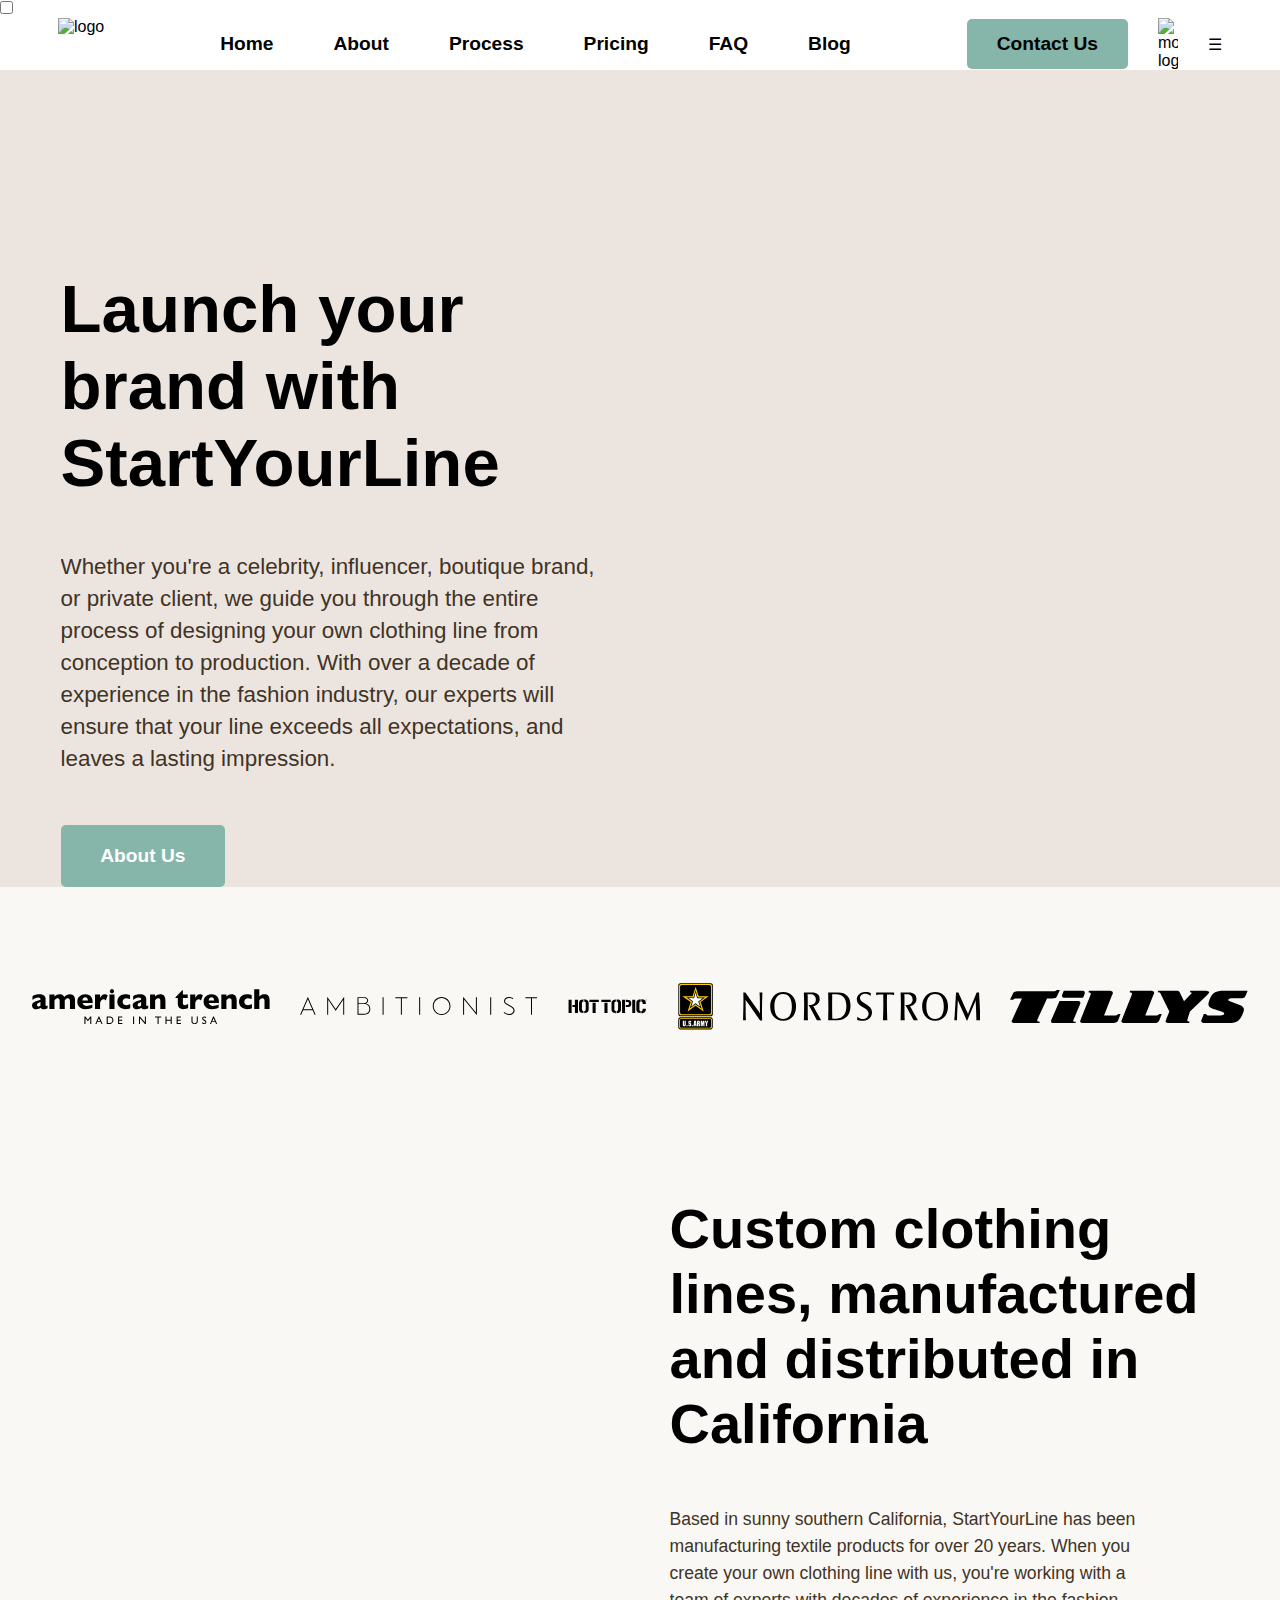
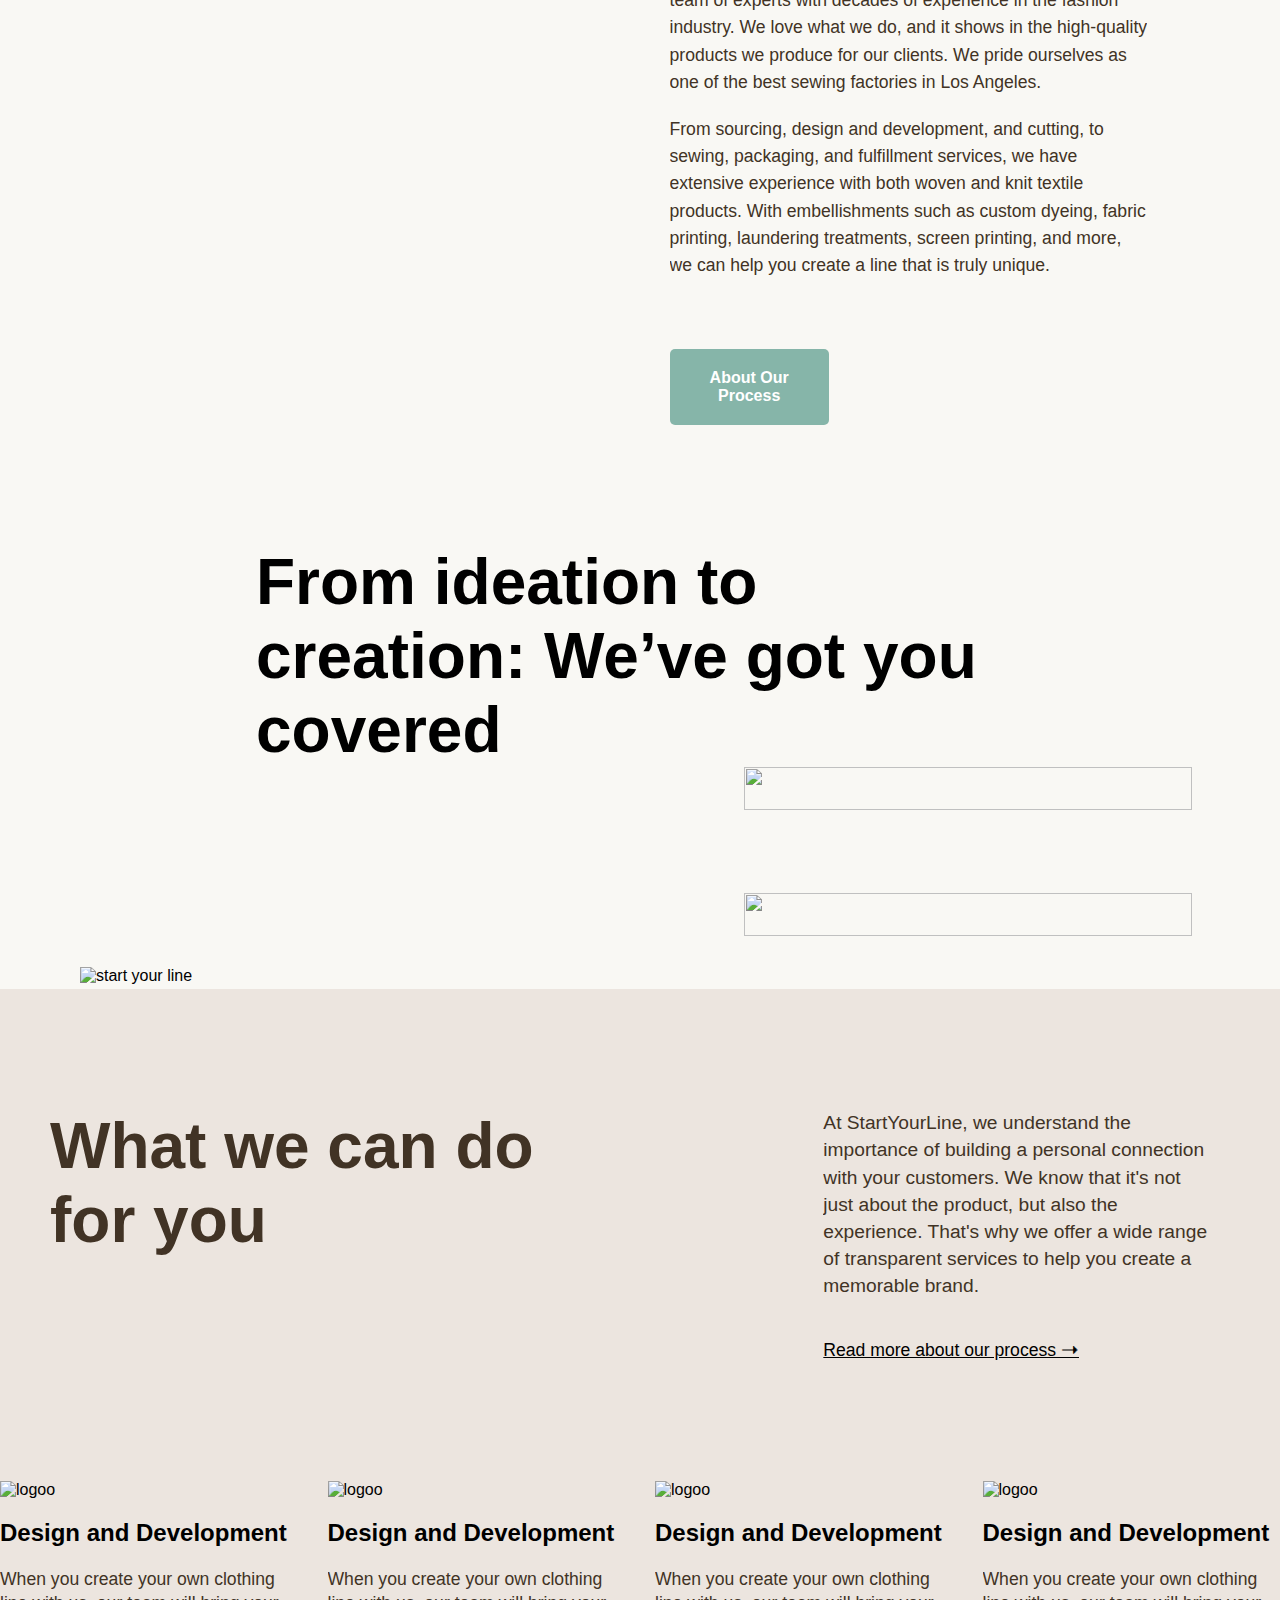
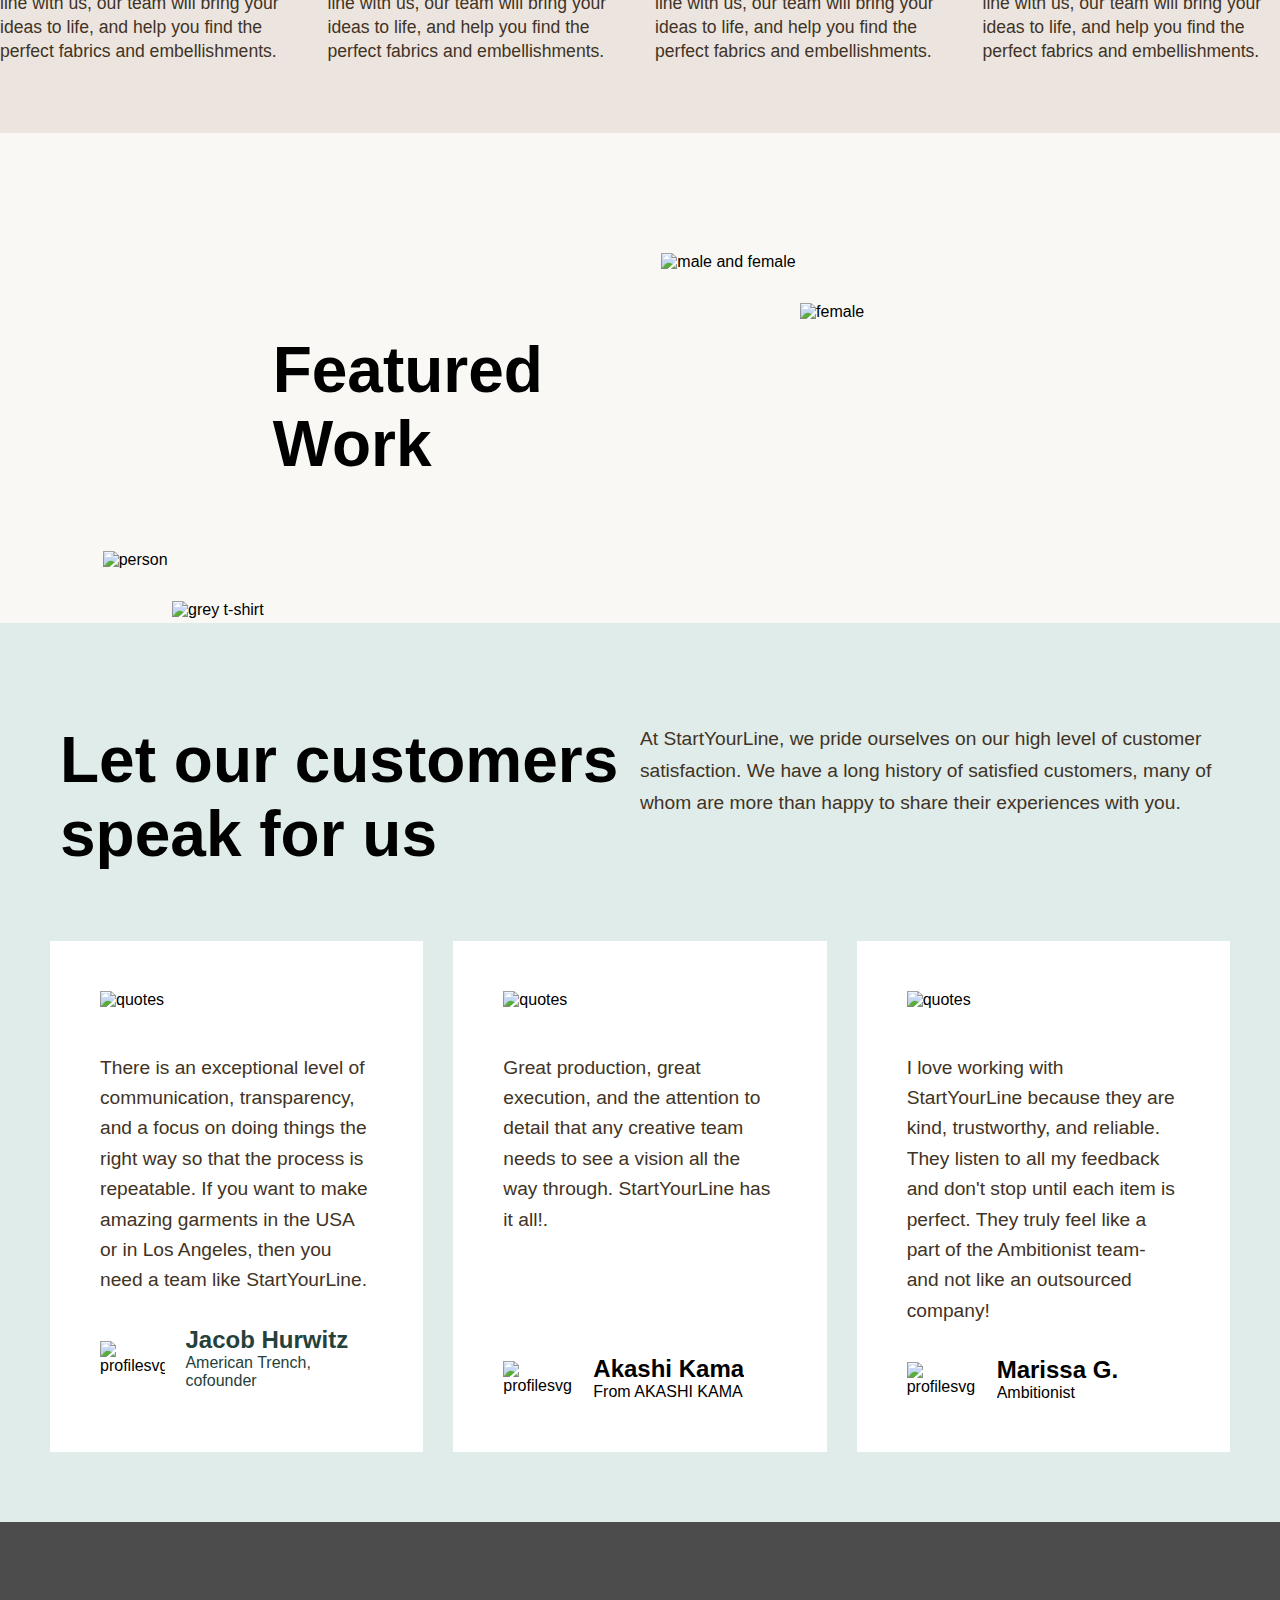
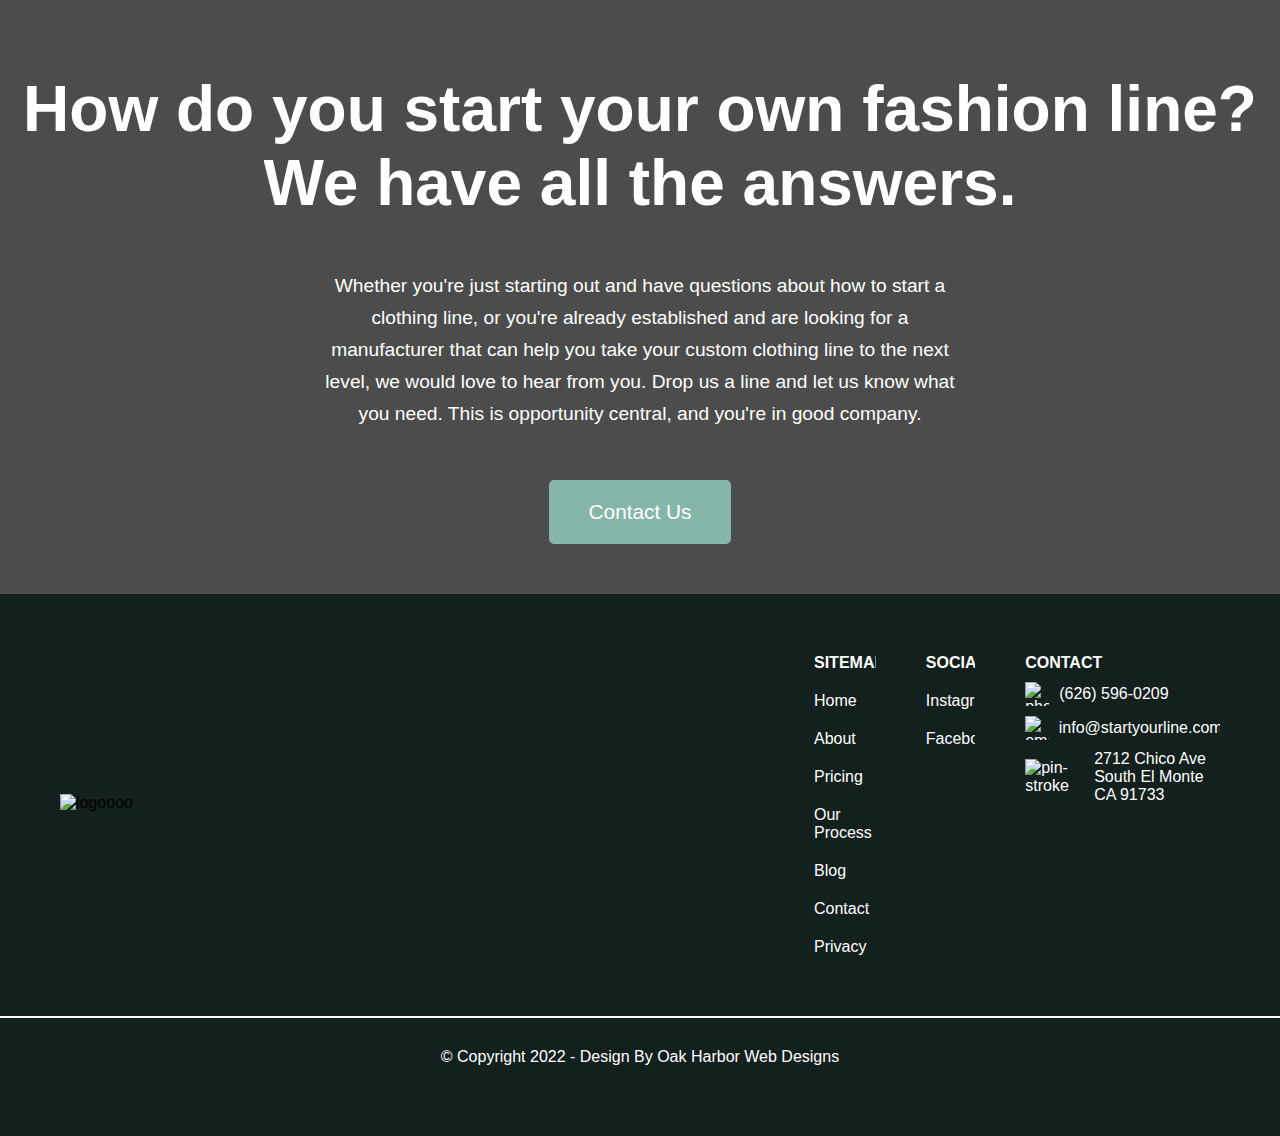
==== index.html @ fdd4e50f "indexfile" ====
<!DOCTYPE html>
<html lang="en">

<head>
  <meta charset="UTF-8">
  <meta name="viewport" content="width=device-width, initial-scale=1.0">
  <title>Document</title>
  <link rel="stylesheet" href="index.css">
</head>

<body>
  <input type="checkbox" id="menu-toggle" class="checkbox-toggle">
  <div class="sidebar">
    <div class="logo-black">
      <img src="https://www.startyourline.com/images/logo-black.svg" alt="logo" class="blacklogo">
    </div>
    <div class="links-1">
      <a href="#" class="link">Home</a>
      <a href="#" class="link">About</a>
      <a href="#" class="link">Process</a>
      <a href="#" class="link">Pricing</a>
      <a href="#" class="link">FAQ</a>
      <a href="#" class="link">Blog</a>
    </div>
    <div class="right-1">
      <a href="#" class="contactus">Contact Us</a>
      <img src="https://www.startyourline.com/images/moon.svg" alt="moon logo" class="moon">
    </div>
  </div>
  <div class="navbar">
    <div class="logo-black">
      <img src="https://www.startyourline.com/images/logo-black.svg" alt="logo" class="blacklogo">
    </div>
    <!-- <input type="checkbox" id="menu-toggle" class="checkbox-toggle"> -->
    <div class="links">
      <a href="#" class="link">Home</a>
      <a href="#" class="link">About</a>
      <a href="#" class="link">Process</a>
      <a href="#" class="link">Pricing</a>
      <a href="#" class="link">FAQ</a>
      <a href="#" class="link">Blog</a>
    </div>
    <div class="right">
      <a href="#" class="contactus">Contact Us</a>
      <img src="https://www.startyourline.com/images/moon.svg" alt="moon logo" class="moon">
      <label onclick="showsidebar" for="menu-toggle" class="hamburger-icon">&#9776;</label>
      <!-- <span onclick="showsidebar"><a href="#"><svg xmlns="http://www.w3.org/2000/svg" height="30px" viewBox="0 -960 960 960" width="30px" fill="black"><path d="M120-240v-80h720v80H120Zm0-200v-80h720v80H120Zm0-200v-80h720v80H120Z"/></svg></a></span> -->
    </div>
 </div>
  <div class="brand">
    <div class="brand-left">
      <h1>Launch your brand with StartYourLine</h1>
      <p>Whether you're a celebrity, influencer, boutique brand, or private client, we guide you through the entire
        process of designing your own clothing line from conception to production. With over a decade of experience in
        the fashion industry, our experts will ensure that your line exceeds all expectations, and leaves a lasting
        impression.</p>
      <div class="brand-a">
        <a href="#">About Us</a>
      </div>

    </div>
    <div class="brand-right">
      <img src="https://www.startyourline.com/images/landing-tablet.jpg" alt="">
    </div>
  </div>

  <div>
    <div id="logos">
      <svg xmlns="http://www.w3.org/2000/svg" class="logo" viewBox="0 0 165.6 24.48">
        <defs>
          <style>
            .d {
              fill: #010101
            }
          </style>
        </defs>
        <g id="b">
          <g id="c">
            <path class="d"
              d="M10.83 13.38c-.52.2-1 .37-1.44.49-.44.13-.97.19-1.59.19-.58 0-.99-.1-1.22-.31-.23-.21-.39-.46-.49-.76-.38.31-.8.57-1.27.77-.47.2-1.08.3-1.83.3s-1.32-.13-1.77-.38c-.45-.25-.77-.57-.95-.96-.18-.39-.27-.78-.27-1.19 0-.62.16-1.13.47-1.54.31-.41.73-.74 1.26-.99.53-.26 1.22-.52 2.09-.8.49-.16.87-.28 1.12-.36.25-.08.44-.15.57-.19.12-.05.26-.11.39-.18 0-.49-.1-.87-.3-1.15s-.62-.42-1.28-.42c-.78 0-1.49.17-2.16.51-.66.34-1.27.78-1.82 1.32V5c.44-.32.92-.57 1.43-.78.51-.2 1.05-.35 1.61-.45.56-.1 1.12-.15 1.69-.15 1.45 0 2.54.28 3.28.85.73.56 1.1 1.34 1.1 2.33v3.88c0 .37.03.64.1.83.07.18.2.27.38.27.22 0 .53-.1.91-.29v1.87Zm-4.94-1.93V9.07c-.84.34-1.45.65-1.84.92-.39.27-.58.64-.58 1.11 0 .34.1.59.29.77.19.18.42.27.67.27.24 0 .48-.07.72-.2s.48-.3.73-.49ZM30 13.89h-3.55V8.52c0-.71-.12-1.24-.35-1.6-.23-.35-.6-.53-1.11-.53s-.9.15-1.21.45c-.32.3-.63.68-.95 1.13v5.91h-3.55V8.51c0-.68-.11-1.2-.33-1.57-.22-.37-.6-.55-1.15-.55-.26 0-.5.05-.72.16-.22.11-.4.22-.54.36-.14.13-.31.33-.5.58s-.32.42-.37.48v5.91h-3.55V3.83h3.55v1.44c.53-.57 1.07-.98 1.63-1.24s1.19-.39 1.91-.39c.34 0 .67.03.98.09.31.06.61.17.91.32a2.998 2.998 0 0 1 1.39 1.54c.57-.65 1.16-1.13 1.78-1.46.61-.33 1.32-.49 2.12-.49s1.47.16 2.01.48c.54.32.94.79 1.2 1.4.26.61.39 1.35.39 2.22v6.14ZM42.29 9.72h-7.06c.14.61.48 1.11 1.01 1.5.54.39 1.15.58 1.83.58 1.2 0 2.52-.34 3.96-1.01v2.2c-.52.27-1.15.52-1.89.74s-1.68.33-2.82.33c-1.23 0-2.29-.23-3.15-.69-.87-.46-1.52-1.09-1.95-1.88-.43-.79-.65-1.69-.65-2.69s.22-1.87.65-2.65c.43-.78 1.08-1.39 1.95-1.84s1.92-.67 3.15-.67c.81 0 1.6.18 2.36.53.76.35 1.38.93 1.87 1.73.49.8.73 1.83.73 3.1v.71Zm-3.33-1.76c0-.65-.16-1.16-.48-1.55-.32-.39-.78-.58-1.37-.58s-1.07.2-1.43.59c-.36.39-.55.9-.55 1.54h3.83ZM52.75 4.37l-1.31 3.57c-.54-.51-1.08-.77-1.64-.77-.5 0-.93.17-1.3.51-.36.34-.71.97-1.05 1.88v4.33H43.9V3.83h3.55v2.43c.22-.6.62-1.18 1.18-1.75.56-.57 1.23-.85 1.99-.85.4 0 .75.06 1.05.18.3.12.66.3 1.07.54ZM57.51 13.89h-3.56V3.83h3.56v10.06Zm-.29-12.38c0 .42-.15.77-.44 1.06-.3.29-.65.43-1.05.43-.28 0-.53-.07-.75-.2-.23-.13-.41-.31-.54-.54-.13-.23-.2-.48-.2-.76 0-.41.14-.76.43-1.06.29-.3.64-.44 1.05-.44s.76.15 1.05.44.44.65.44 1.06ZM68.45 13.42c-.3.11-.61.22-.94.31-.33.1-.7.17-1.11.24-.41.06-.86.09-1.34.09-1.1 0-2.02-.19-2.78-.56-.76-.37-1.34-.84-1.75-1.4-.41-.56-.69-1.14-.85-1.72-.16-.59-.24-1.1-.24-1.55s.08-.97.24-1.55c.16-.59.44-1.15.84-1.7.4-.55.98-1 1.74-1.37.76-.37 1.69-.55 2.8-.55.74 0 1.35.05 1.81.16.47.11.94.25 1.42.43v2.8c-1.16-.37-2.06-.55-2.71-.55s-1.19.19-1.68.57c-.49.38-.73.98-.73 1.78 0 .53.12.98.36 1.35.24.37.55.63.93.81.37.17.75.26 1.12.26.35 0 .76-.05 1.21-.16.45-.11 1-.26 1.66-.45v2.8ZM80.98 13.38c-.52.2-1 .37-1.44.49-.44.13-.97.19-1.59.19-.58 0-.99-.1-1.22-.31-.23-.21-.39-.46-.49-.76-.38.31-.8.57-1.27.77-.47.2-1.08.3-1.83.3s-1.32-.13-1.77-.38c-.45-.25-.77-.57-.95-.96-.18-.39-.27-.78-.27-1.19 0-.62.16-1.13.47-1.54.31-.41.73-.74 1.26-.99.53-.26 1.22-.52 2.09-.8.49-.16.87-.28 1.12-.36.25-.08.44-.15.57-.19.12-.05.26-.11.39-.18 0-.49-.1-.87-.3-1.15s-.62-.42-1.28-.42c-.78 0-1.49.17-2.16.51-.66.34-1.27.78-1.82 1.32V5c.44-.32.92-.57 1.43-.78.51-.2 1.05-.35 1.61-.45.56-.1 1.12-.15 1.69-.15 1.45 0 2.54.28 3.28.85.73.56 1.1 1.34 1.1 2.33v3.88c0 .37.03.64.1.83.07.18.2.27.38.27.22 0 .53-.1.91-.29v1.87Zm-4.94-1.93V9.07c-.84.34-1.45.65-1.84.92-.39.27-.58.64-.58 1.11 0 .34.1.59.29.77.19.18.42.27.67.27.24 0 .48-.07.72-.2s.48-.3.73-.49ZM92.98 13.89h-3.55V8.46c0-.55-.09-1.04-.27-1.45-.18-.41-.58-.62-1.19-.62-.29 0-.54.05-.76.16-.22.11-.42.25-.59.42-.17.17-.32.34-.44.49s-.24.33-.36.5v5.91h-3.55V3.83h3.55v1.44c.56-.6 1.12-1.02 1.68-1.26.56-.24 1.19-.36 1.88-.36 2.4 0 3.61 1.44 3.61 4.33v5.91ZM108.81 13.3c-.37.18-.88.35-1.52.51-.65.16-1.27.25-1.86.25-2.55 0-3.83-1.25-3.83-3.76v-4h-1.61v-.62l4.76-4.86h.4v3.01h3.39V6.3h-3.39v3.22c0 .38.02.68.07.91.05.23.18.42.39.58.21.15.54.23.97.23.56 0 1.31-.24 2.23-.71v2.78ZM119.08 4.37l-1.31 3.57c-.54-.51-1.08-.77-1.64-.77-.5 0-.93.17-1.3.51-.36.34-.71.97-1.05 1.88v4.33h-3.55V3.83h3.55v2.43c.22-.6.62-1.18 1.18-1.75.56-.57 1.23-.85 1.99-.85.4 0 .75.06 1.05.18.3.12.66.3 1.07.54ZM130.3 9.72h-7.06c.14.61.48 1.11 1.01 1.5.54.39 1.15.58 1.83.58 1.2 0 2.52-.34 3.96-1.01v2.2c-.52.27-1.15.52-1.89.74s-1.68.33-2.82.33c-1.23 0-2.29-.23-3.15-.69-.87-.46-1.52-1.09-1.95-1.88-.43-.79-.65-1.69-.65-2.69s.22-1.87.65-2.65c.43-.78 1.08-1.39 1.95-1.84s1.92-.67 3.15-.67c.81 0 1.6.18 2.36.53.76.35 1.38.93 1.87 1.73.49.8.73 1.83.73 3.1v.71Zm-3.33-1.76c0-.65-.16-1.16-.48-1.55-.32-.39-.78-.58-1.37-.58s-1.07.2-1.43.59c-.36.39-.55.9-.55 1.54h3.83ZM142.65 13.89h-3.55V8.46c0-.55-.09-1.04-.27-1.45-.18-.41-.58-.62-1.19-.62-.29 0-.54.05-.76.16-.22.11-.42.25-.59.42-.17.17-.32.34-.44.49s-.24.33-.36.5v5.91h-3.55V3.83h3.55v1.44c.56-.6 1.12-1.02 1.68-1.26.56-.24 1.19-.36 1.88-.36 2.4 0 3.61 1.44 3.61 4.33v5.91ZM153.27 13.42c-.3.11-.61.22-.94.31-.33.1-.7.17-1.11.24-.41.06-.86.09-1.34.09-1.1 0-2.02-.19-2.78-.56-.76-.37-1.34-.84-1.75-1.4-.41-.56-.69-1.14-.85-1.72-.16-.59-.24-1.1-.24-1.55s.08-.97.24-1.55c.16-.59.44-1.15.84-1.7.4-.55.98-1 1.74-1.37.76-.37 1.69-.55 2.8-.55.74 0 1.35.05 1.81.16.47.11.94.25 1.42.43v2.8c-1.16-.37-2.06-.55-2.71-.55s-1.19.19-1.68.57c-.49.38-.73.98-.73 1.78 0 .53.12.98.36 1.35.24.37.55.63.93.81.37.17.75.26 1.12.26.35 0 .76-.05 1.21-.16.45-.11 1-.26 1.66-.45v2.8ZM165.6 13.89h-3.55V8.33c0-.48-.1-.92-.31-1.32-.2-.4-.59-.6-1.16-.6-.45 0-.84.15-1.18.45-.34.3-.67.68-.98 1.13v5.91h-3.55V.19h3.55v5.08c.58-.63 1.16-1.05 1.73-1.28s1.18-.34 1.82-.34c2.4 0 3.61 1.35 3.61 4.06v6.18Z" />
            <g>
              <path class="d"
                d="M40.65 19.24h.69v5.18h-.74v-4.03l-1.59 2h-.14l-1.61-2v4.03h-.74v-5.18h.7l1.71 2.13 1.7-2.13ZM46.37 19.21h.52l2.31 5.21h-.76l-.69-1.53h-2.2l-.64 1.53h-.76l2.22-5.21Zm1.09 3.01-.83-1.88-.77 1.88h1.6ZM52.05 24.41v-5.17h1.74c.7 0 1.26.11 1.67.32s.73.52.98.93.36.86.36 1.34a2.537 2.537 0 0 1-1.65 2.38c-.19.08-.37.13-.54.15s-.47.04-.93.04h-1.63Zm1.66-4.51h-.92v3.85h.95c.37 0 .66-.03.86-.08s.37-.11.51-.19.26-.17.37-.29c.36-.37.55-.84.55-1.4s-.19-1.01-.56-1.36c-.14-.13-.3-.24-.47-.32s-.35-.14-.51-.17-.42-.04-.77-.04ZM59.99 19.24h2.93v.66h-2.19v1.58h2.11v.66h-2.11v1.61h2.26v.66h-3v-5.17ZM70.42 19.24h.74v5.18h-.74v-5.18ZM78.67 19.24h.7v5.18h-.64l-3.45-3.99v3.99h-.69v-5.18h.6l3.48 4.02v-4.02ZM85.73 19.24h4.31v.66h-1.8v4.53h-.74V19.9h-1.77v-.66ZM96.65 19.24h.74v5.18h-.74v-2.25h-2.9v2.25h-.74v-5.18h.74v2.24h2.9v-2.24ZM100.8 19.24h2.93v.66h-2.19v1.58h2.11v.66h-2.11v1.61h2.26v.66h-3v-5.17ZM114.82 19.24h.74v2.94c0 .4-.03.7-.09.9s-.13.37-.21.51-.19.26-.31.36c-.41.35-.94.53-1.6.53s-1.21-.18-1.62-.53c-.12-.11-.23-.23-.31-.37s-.16-.3-.21-.49-.08-.5-.08-.92v-2.93h.74v2.94c0 .49.06.83.17 1.02s.28.34.51.46.49.17.8.17c.44 0 .8-.11 1.07-.34.15-.12.25-.27.31-.44s.1-.46.1-.86v-2.94ZM120.13 22.25l-.56-.34c-.35-.22-.6-.43-.75-.64s-.22-.45-.22-.72c0-.41.14-.74.42-.99s.65-.38 1.1-.38.83.12 1.19.36v.84c-.37-.36-.77-.54-1.2-.54-.24 0-.44.06-.59.17a.5.5 0 0 0-.23.43c0 .16.06.3.17.44.11.14.3.28.55.43l.56.34c.63.38.94.86.94 1.44 0 .42-.14.75-.42 1.01-.28.26-.64.39-1.08.39-.51 0-.97-.16-1.39-.47v-.94c.4.51.86.76 1.39.76.23 0 .42-.06.58-.19.15-.13.23-.29.23-.49 0-.32-.23-.61-.68-.9ZM126.23 19.21h.52l2.31 5.21h-.76l-.69-1.53h-2.2l-.64 1.53h-.76l2.22-5.21Zm1.09 3.01-.83-1.88-.77 1.88h1.6Z" />
            </g>
          </g>
        </g>
      </svg>

      <?xml version="1.0" encoding="UTF-8"?><svg xmlns="http://www.w3.org/2000/svg" class="logo"
        viewBox="0 0 2077.92 157.37">
        <g id="a" />
        <g id="b">
          <g id="c">
            <path
              d="M126.77,155.18l-17.05-39.78H26.45l-17.05,39.78H0L67.32,0h1.53l67.32,155.18h-9.4ZM29.94,107.32H106.22L67.97,18.8,29.94,107.32ZM384.39,0h1.53V155.18h-8.52V24.26l-65.13,95.08h-1.31L245.82,24.7V155.18h-8.52V0h1.53l72.78,105.57L384.39,0Zm192.49,56.39c22.95,4.59,37.38,22.73,37.38,48.96s-15.52,48.96-54.64,49.83h-57.27V2.19h59.23c26.88,0,33.88,17.27,33.88,28.85s-7.65,21.42-18.58,25.35h0Zm-15.74-46.55h-50.05V54.42h45.03c20.76,0,31.26-11.15,31.26-22.73,0-8.74-4.37-21.86-26.23-21.86Zm-3.28,137.48c33.66,0,47.87-19.67,47.87-41.96s-12.24-43.49-44.81-43.49h-49.83v85.46h46.77Zm164.08,7.87V2.19h8.74V155.18h-8.74ZM939.58,10.05h-48.74V155.18h-8.74V10.05h-48.96l.66-7.87h105.35l.44,7.87Zm102.44,145.13V2.19h8.74V155.18h-8.74Zm196.65,2.19c-43.71,0-77.59-34.97-77.59-78.68S1194.95,0,1238.67,0s77.59,34.97,77.59,78.68-33.88,78.69-77.59,78.69h0Zm0-7.87c38.47,0,68.85-31.91,68.85-70.82s-30.38-70.82-68.85-70.82-68.85,31.91-68.85,70.82,30.38,70.82,68.85,70.82ZM1538.47,2.19h8.74V157.37h-1.53l-110.59-135.51V155.18h-8.53V0h1.53l110.38,135.29V2.19h0Zm125.17,153V2.19h8.74V155.18h-8.74Zm117.31-16.39c11.15,10.27,29.51,18.58,47.87,18.58,27.98,0,48.08-16.17,48.08-39.12,0-17.7-7-27.32-46.55-48.74-29.07-15.52-36.94-21.86-36.94-34.97,0-14.86,15.08-26.45,34.75-26.45,12.02,0,25.57,5.03,33.66,10.05l4.37-6.77c-10.49-6.34-24.04-11.37-37.81-11.37-25.57,0-43.93,14.64-43.93,34.75,0,17.27,9.62,26.23,40,41.96,33,17.05,43.28,26.67,43.28,41.96,0,17.05-17.05,30.38-38.69,30.38-15.74,0-33-8.09-43.06-17.27l-5.03,6.99ZM2077.92,10.05h-48.74V155.18h-8.74V10.05h-48.96l.66-7.87h105.35l.44,7.87Z" />
          </g>
        </g>
      </svg>

      <svg xmlns="http://www.w3.org/2000/svg" class="logo" version="1.0" width="412.002" height="80.516"
        viewBox="0 0 329.602 64.413">
        <g style="fill:#000;stroke:none">
          <path
            d="M64.965 4.244c-3.66.355-7.277 1.398-9.54 2.773-1.863 1.11-3.881 3.327-4.769 5.235-1.442 3.15-1.464 3.46-1.397 20.254.088 14.974.088 15.107.599 16.748.91 3.017 1.708 4.393 3.66 6.323 1.33 1.33 2.218 1.996 3.46 2.573 2.507 1.22 5.147 1.886 8.342 2.13l1.863.133v-8.896l-.82-.155c-1.398-.244-2.84-.976-3.683-1.841-1.553-1.598-1.487-.865-1.487-17.148l-.022-14.664.533-1.153c.754-1.62 2.484-2.862 4.436-3.195l.932-.177.067-4.592c.022-2.529-.023-4.57-.111-4.57-.111.022-1.02.111-2.063.222zM70.732 8.525v4.526l1.132.244c1.575.333 2.55.843 3.438 1.752 1.464 1.509 1.442 1.22 1.376 17.703l-.067 14.84-.621 1.066c-.777 1.33-2.219 2.284-3.971 2.64l-1.287.266V60.413l2.063-.133c5.17-.333 9.207-1.886 11.913-4.592 1.708-1.686 2.84-3.816 3.572-6.655.488-1.842.51-2.24.576-15.862.022-8.651-.022-14.73-.177-15.972-.888-7.853-5.635-12.045-14.641-12.977C72.795 4.11 71.553 4 71.265 4h-.533v4.525zM198.953 4.133c-9.406.887-13.975 3.66-16.127 9.783l-.621 1.73v15.862c0 17.724-.045 17.125 1.597 20.63.932 1.952 3.416 4.592 5.39 5.701 2.308 1.31 7.01 2.507 9.806 2.507h1.064v-8.829l-.82-.155c-1.243-.222-2.973-1.065-3.705-1.797-.355-.355-.82-1.065-1.065-1.597-.4-.888-.421-1.642-.4-15.706 0-11.735.067-14.907.311-15.462.688-1.686 2.263-2.862 4.46-3.372l1.109-.244.066-4.592c.022-2.529-.022-4.57-.11-4.548-.112 0-.533.067-.955.09zM203.323 4.155c-.088.067-.155 2.108-.155 4.504v4.37l1.509.377c1.974.488 3.105 1.286 3.882 2.795l.62 1.22-.021 14.84c0 14.442-.022 14.864-.466 15.862-.244.555-.666 1.265-.932 1.553-.621.665-2.44 1.53-3.638 1.708l-.932.133v8.896l2.041-.133c7.01-.422 11.957-3.128 14.242-7.765.422-.887.998-2.395 1.265-3.371.488-1.753.51-1.93.51-17.193 0-14.308-.022-15.528-.422-16.97-1.553-5.901-5.39-9.25-11.912-10.404-2.219-.377-5.39-.644-5.59-.422zM299.29 4.244c-1.11.11-2.995.444-4.215.754-6.056 1.53-9.606 4.858-10.848 10.205-.4 1.641-.422 2.906-.422 16.86 0 14.929 0 15.106.51 17.058 1.287 5.036 4.349 8.297 9.384 9.983 1.82.599 5.28 1.242 6.81 1.242h.932V51.495l-1.22-.355a5.418 5.418 0 0 1-2.107-1.153c-1.597-1.42-1.575-1.132-1.509-18.169l.067-15.062.621-1.043c.666-1.154 2.063-2.108 3.35-2.33l.798-.132V8.636c0-2.55-.022-4.614-.044-4.614-.044.022-.976.133-2.107.222zM304.325 8.525v4.526l1.154.244c1.575.355 2.728 1.043 3.438 2.107.621.954.666 1.354.799 6.012l.044 1.775 6.522.066 6.522.045-.133-3.705c-.089-3.061-.2-4.06-.643-5.546-1.398-4.636-4.814-7.72-10.094-9.073-1.797-.444-5.568-.976-7.076-.976h-.533v4.525zM6.4 32.284v26.953l.51.111c.266.067 3.084.089 6.256.067l5.768-.067V5.442l-6.256-.067L6.4 5.331v26.953zM32.51 5.486c-.089.067-.155 4.97-.155 10.848v10.737l-5.036.044-5.058.067-.066 4.037-.045 4.06h10.205l.044 12.023.067 12.046 6.278.067 6.255.066V5.331h-6.167c-3.394 0-6.255.067-6.322.155zM91.807 9.99v4.658l19.255-.044 19.233-.067.045-4.614.044-4.592H91.806V9.99zM140.433 9.923l.067 4.614 19.255.067 19.233.044V5.331h-38.6l.045 4.592zM225.396 32.328l.067 27.02h12.2l.067-27.02.045-26.997h-12.423l.044 26.997zM240.88 9.99v4.658h3.75c4.658 0 6.166.377 7.675 1.886 1.175 1.175 1.553 2.262 1.53 4.658-.022 2.684-.931 4.282-2.95 5.302-1.575.799-3.172 1.043-6.722 1.043l-3.283-.022v8.207h4.836c7.232 0 10.515-.643 13.089-2.55 2.018-1.487 3.172-3.528 3.97-7.077.51-2.285.51-8.585 0-10.67-1.73-7.055-7.21-10.094-18.168-10.094h-3.727V9.99zM267.101 32.328l.067 27.02 6.056.067 6.034.066V5.331h-12.201l.044 26.997zM104.718 38.429l.066 20.919h12.423l.066-20.92.045-20.896h-12.645l.045 20.897zM153.255 38.362c0 17.814.045 20.853.31 20.942.178.066 3.018.133 6.323.155l6.012.022V17.532h-12.645v20.83zM309.782 42.954c-.066.2-.133 1.354-.133 2.596 0 1.752-.11 2.484-.421 3.194-.577 1.243-1.952 2.196-3.594 2.53l-1.309.265V60.346h.954c1.73 0 4.903-.488 6.81-1.042 2.751-.799 4.748-1.93 6.567-3.727 2.617-2.574 3.771-5.524 4.015-10.382l.133-2.596h-6.433c-5.68 0-6.478.045-6.589.355z" />
        </g>
        <g
          style="font-size:30.25185776px;font-style:normal;font-variant:normal;font-weight:900;font-stretch:normal;text-align:start;line-height:125%;letter-spacing:0;word-spacing:0;writing-mode:lr-tb;text-anchor:start;fill:#000;fill-opacity:1;stroke:none;font-family:Arial Black;-inkscape-font-specification:'Arial Black, Heavy'">
          <path
            d="M1468 34.7c0 2.018-.505 3.9-1.514 5.642a11.091 11.091 0 0 1-4.129 4.121 11.111 11.111 0 0 1-5.643 1.507c-2.009 0-3.884-.502-5.627-1.507a11.091 11.091 0 0 1-4.13-4.12 11.07 11.07 0 0 1-1.513-5.644c0-2.008.505-3.887 1.514-5.635a11.075 11.075 0 0 1 4.129-4.128 11.084 11.084 0 0 1 5.627-1.507c2.02 0 3.9.502 5.643 1.507a11.075 11.075 0 0 1 4.129 4.128A11.083 11.083 0 0 1 1468 34.7zm-2.186 0c0-2.512-.89-4.656-2.667-6.434-1.777-1.777-3.921-2.666-6.433-2.666-2.51 0-4.655.889-6.433 2.666-1.777 1.778-2.666 3.922-2.666 6.433 0 2.512.889 4.656 2.666 6.433 1.778 1.778 3.922 2.667 6.433 2.667 2.512 0 4.656-.89 6.433-2.667 1.778-1.777 2.667-3.921 2.667-6.433zm-14.21-6.027h5.391c1.526 0 2.632.307 3.316.923.685.615 1.027 1.44 1.027 2.474 0 .808-.261 1.507-.783 2.098-.522.59-1.344 1.019-2.467 1.285.463.177.803.364 1.02.561.305.276.625.685.96 1.226.02.04.67 1.202 1.95 3.486h-3.546c-1.152-2.294-1.925-3.666-2.319-4.114-.394-.448-.788-.672-1.182-.672-.089 0-.211.015-.369.045v4.741h-2.999zm2.998 5.11h1.3c.867 0 1.477-.14 1.832-.42.354-.281.531-.643.531-1.086 0-.443-.17-.805-.51-1.086-.339-.28-.918-.42-1.735-.42h-1.418z"
            style="line-height:125%;font-family:Arial Black;-inkscape-font-specification:'Arial Black, Heavy'"
            transform="matrix(.22327 0 0 .2204 -1.364 -1.102)" />
        </g>
      </svg>

      <svg xmlns="http://www.w3.org/2000/svg" class="logo" xml:space="preserve" height="238.51"
        viewBox="0 0 178.963 238.514" width="178.96">
        <path
          d="M12.291 1.133c-5.827 0-10.562 4.741-10.562 10.6v148.06c0 5.85 4.735 10.6 10.562 10.6H167.7c5.83 0 10.56-4.75 10.56-10.6V11.734c0-5.855-4.73-10.596-10.56-10.596H12.29zm-.098 174.8c-6.018 0-10.892 5.92-10.892 13.21v35.28c0 7.31 4.874 13.23 10.892 13.23h155.17c6.02 0 10.88-5.92 10.88-13.23v-35.28c0-7.29-4.86-13.21-10.88-13.21H12.193z" />
        <path class="target"
          d="M164.925 5.237H14.65a9.267 9.267 0 0 0-9.273 9.277v141.45c0 5.121 4.144 9.276 9.273 9.276h150.275a9.27 9.27 0 0 0 9.275-9.276V14.514a9.266 9.266 0 0 0-9.275-9.277"
          fill="#ffcb05" />
        <path class="target"
          d="M159.462 10.987H19.937c-5.117 0-9.272 4.153-9.272 9.275v130.413c0 5.122 4.155 9.277 9.272 9.277h139.525c5.128 0 9.27-4.155 9.27-9.277V20.262c0-5.122-4.142-9.275-9.27-9.275" />
        <path
          d="M90.168 18.984 74.887 67.875l-52.225.277 42.231 29.159L49.326 146.2l40.561-29.16 41.953 29.44L116 97.311l40.56-29.159h-50.57L90.168 18.984zm-75.352 161.35c-5.118 0-9.265 4.15-9.265 9.27v34.07c0 5.12 4.147 9.26 9.265 9.26h150.52c5.11 0 9.26-4.14 9.26-9.26v-34.07c0-5.12-4.15-9.27-9.26-9.27H14.816z"
          fill="#ffcb05" />
        <path
          d="M89.887 35.926 79.604 73.98l-37.221-.277 29.445 21.111L60.434 131.2l28.896-22.22 32.23 23.06-13.34-35.837 30.56-22.223h-38.34L89.887 35.926zm-74.321 148.93a5.562 5.562 0 0 0-5.562 5.56v32.88c0 3.07 2.491 5.55 5.562 5.55h148.39c3.08 0 5.55-2.48 5.55-5.55v-32.88c0-3.07-2.47-5.56-5.55-5.56H15.566z" />
        <path class="target"
          d="m89.996 49.379-7.689 28.445-27.83-.205 22.017 15.772-8.515 27.199 21.599-16.61 24.082 17.24-9.97-26.788 22.85-16.608H97.873l-7.877-28.445zm-7.293 143.98-3.724 27.83h6.261l.338-5.07h3.471l.506 5.07h6.175l-3.974-27.83h-9.053zm-49.41 0v22.59h-2.451v-22.51l-6.348-.07v24.01l4.063 3.9h7.189l3.893-4.07v-23.85h-6.346zm104.28.04 5.11 16.03.13 11.8h6.26v-11.8l5.21-16.03h-6.09l-2.25 9.73-2.2-9.73h-6.17zm-40.062.04.084 27.92 6.088-.08v-11.17h2.63l.08 11.17 5.76.08v-11.25l-2.88-2.71 2.88-2.62v-7.45l-4.07-3.89H97.511zm-40.778 0-3.767 3.77v8.67l3.998 4h4.674v5.98h-2.539v-3.55h-6.26v4.99l3.978 3.98h6.936l4.062-4.07v-8.54l-4.146-4.14h-4.48v-5.84h2.281l.084 3.63h6.008v-4.99l-4.231-3.89h-6.598zm71.32 0-2.2 13.37-2.29-13.28h-7.27l-.08 27.75h5.67v-17.69l2.7 17.69h2.45l2.71-17.69v17.69h5.76l-.17-27.84h-7.28zm-57.023 22.51.082 5.24h6.094v-5.24H71.03zm-27.836.08-.082 5.25h6.176v-5.25h-6.094z"
          fill="#fff" />
        <path class="target" d="M103.68 198.77v6.09l2.63-.08v-6.01h-2.63zm-16.494.59-1.102 11.43h2.541l-1.439-11.43z" />
      </svg>

      <svg xmlns="http://www.w3.org/2000/svg" class="logo" viewBox="0 0 518.7 63.4">
        <path d="M0 0h518.7v63.4H0V0Z" style="fill:none" />
        <path
          d="M87.53 58.78c12.26 0 19.02-9.72 19.02-27.27S99.79 4.24 87.53 4.24s-19.02 9.93-19.02 26.85c0 17.97 6.55 27.68 19.02 27.68m0-58.54c17.12 0 28.32 12.69 28.32 31.28s-11.42 31.5-28.32 31.5-28.32-13.33-28.32-31.5S70.83.24 87.53.24m138.09 30.44c0-16.49-7.61-25.8-22.4-25.8-6.46 0-9.05.43-9.05.43s.57 1.48.54 3.84c-.06 5.27-.16 14.93-.16 22.38 0 8.14.18 16.83.31 21.86.07 2.69-.55 4.34-.55 4.34s2.45.43 7.86.43c15.64 0 23.46-9.73 23.46-27.48m9.09-.22c0 19.44-10.99 31.49-29.81 31.49h-19.02s.42-19.23.42-30.43-.42-30.23-.42-30.23h21.77c17.76 0 27.06 9.94 27.06 29.17m184.64 28.32c12.26 0 19.02-9.72 19.02-27.27s-6.76-27.27-19.02-27.27-19.03 9.93-19.03 26.85c0 17.97 6.55 27.68 19.03 27.68m0-58.55c17.11 0 28.31 12.69 28.31 31.28S436.25 63 419.36 63s-28.33-13.33-28.33-31.5S402.64.24 419.35.24M5.71 40.61c0 14.6.63 21.35.63 21.35H0s.84-24.53.84-47.98C.84 9.96.63 1.29.63 1.29h4.45s16.9 23.97 28.15 39.57c1.27 1.76 2.87 4.64 4.03 6.84 0 0-.47-4.14-.47-7.89V22.65c0-15.57-.85-21.35-.85-21.35h6.33s-.84 22.19-.84 47.99c0 2.54.21 12.69.21 12.69h-4.43S20.62 38.32 9.25 22.56c-1.74-2.41-2.78-4.09-3.94-6.41 0 0 .4 5.16.4 7.88v16.58Zm257.32 18.18c6.86-.18 12.13-6.11 11.11-12.65-.8-5.19-4.73-8.31-11.31-12.08-8.42-4.82-13.43-8.35-14.28-16.41C247.48 7.59 255.89.45 265.99.03c5.71-.24 10.83 1.37 12.9 2.01v6.44s-4.84-4.64-12.47-4.64c-5.31 0-11.11 3.38-11.11 9.36 0 5.32 4.18 7.88 11.54 12.19 9.81 5.78 14.74 10.42 14.74 19.11 0 10.78-8.83 18.52-19.39 18.52-5.71 0-11.1-1.22-12.9-2.02v-7.07s5.08 5.11 13.73 4.86m66.8-57.5v5.73s-4.44-1.48-11.62-1.48h-3.98s.13 1.6.1 3.87c0 0-.15 10.84-.15 13.87 0 16.91.85 38.68.85 38.68h-9.51s.85-21.77.85-38.68c0-3.02-.15-13.87-.15-13.87-.04-2.28.1-3.87.1-3.87h-3.97c-7.19 0-11.63 1.48-11.63 1.48V1.29h39.1ZM518.5 61.94h-8.96s-.5-22.14-1.36-37.71c-.09-1.85-.08-4.21-.08-6.76 0 0-.94 3.23-2.35 6.55L489.12 63.4s-9.3-21.27-16.65-37.24c-1.11-2.4-2.55-6.61-3.53-8.69.13 3.32-.08 6.87-.28 9.56-1.12 15.64-1.42 34.91-1.42 34.91h-5.83l3.75-60.66h5.21s11.19 25.19 18.37 40.61c.91 1.93 2.02 4.16 2.47 6.2.64-2.08 1.38-4.13 2.23-6.13 6.63-15.61 16.75-40.68 16.75-40.68h5.21l3.12 60.66ZM378.69 15.45c0 8.03-5.06 13.53-13.96 15.86 5.72 10.57 17.34 30.65 17.34 30.65h-9.51s-5.07-10.35-18.18-33.39h1.05c9.73 0 14.8-4.02 14.8-12.05 0-6.98-4.23-11.41-12.26-11.41-2.32 0-5.96.08-5.96.08s.5 1.38.5 5.26v31.22c0 13.53.64 20.29.64 20.29h-9.09s.64-23.89.64-36.35c0-8.67-.64-24.32-.64-24.32h17.92c10.79 0 16.7 5.08 16.7 14.16m-211.27 0c0 8.03-5.07 13.53-13.95 15.86 5.71 10.57 17.33 30.65 17.33 30.65h-9.51s-5.07-10.35-18.18-33.39h1.06c9.71 0 14.79-4.02 14.79-12.05 0-6.98-4.22-11.41-12.26-11.41-2.32 0-5.96.08-5.96.08s.51 1.38.51 5.26v31.22c0 13.53.63 20.29.63 20.29h-9.09s.64-23.89.64-36.35c0-8.67-.64-24.32-.64-24.32h17.93c10.79 0 16.7 5.08 16.7 14.16" />
      </svg>

      <svg xmlns="http://www.w3.org/2000/svg" class="logo" viewBox="0 0 600 84.2">
        <path
          d="M136.8 19.6h47.6l3.7-9.1c.9-2 1.1-4.3.3-6-.9-1.4-2.6-2.3-4.6-2.3h-47.9l-3.7 8.8c-.9 2.3-1.1 4.3-.3 6 .9 1.4 2.9 2.6 4.9 2.6m132.3 43.9c-1.4.3-4 .9-7.1.9h-24.5l20.2-51.7 1.1-1.4.3-1.1c.6-1.7.6-2.9.6-3.4 0-3.1-3.7-4.8-11.1-4.8h-49.3l-1.4 3.7c4 .3 6 1.7 6 3.4 0 .9-.3 2.6-1.4 5.7l-23.4 58.1-.9 2.9c-.9 1.7-1.1 2.9-1.1 3.1 0 3.4 4 4.8 11.4 4.8h64.4c6.8 0 11.4-.3 14.3-1.4 2.6-1.1 4.8-3.4 6.3-6.8l5.7-15.1h-6c-1.3 1.4-2.7 2.5-4.1 3.1M166.7 80h-4.3c-1.1 0-2-.6-2.3-1.4-.6-.9-.6-1.7 0-2.9l16.8-39.6c1.1-2 1.1-4 .3-5.7-.9-1.7-2.6-2.6-4.6-2.6H125l-20.5 47.6c-1.1 2.3-1.1 4.3-.3 6 1.1 1.7 2.6 2.3 4.8 2.3h55.9l1.8-3.7m-52.4-59.8c1.7-.6 3.1-1.7 4-3.7L126 0h-8c-.9 1.1-2 2.3-3.7 2.6-1.4.6-5.1.6-10.5.6H25.1c-4.3 0-7.7.3-9.7.3-2.3.3-4 1.1-5.1 1.7-1.4.9-2.3 2.3-3.1 4L0 24.7h7.7c1.1-1.4 2.3-2.3 3.4-2.9 1.1-.3 3.4-.6 6.6-.6h12.5l-25.1 55c-.6.9-1.1 2-1.1 2.9 0 3.1 4.6 5.1 12.8 5.1h57l1.7-3.7c-2.6-.3-4.6-.6-5.4-1.4-1.1-.3-1.4-1.1-1.4-2.3 0-.9.3-2.9 1.7-5.1l23.1-50.5h11.4c4.3.1 7.4-.2 9.4-1M490.8 1.9h-35.3l-1.4 3.7c3.1 0 4.6.9 4.6 1.7 0 .6-1.1 2.3-3.1 4.3l-16.2 16.5L430 8.7c-1.1-2.3-2-4-2.9-4.8-1.1-.6-2.3-1.1-4-1.7-2-.3-4.8-.3-8.8-.3h-39.9L373 5.6c2.9 0 4.6.6 5.7 1.4.9.9 2 2.6 3.1 5.7l20.5 41.9-7.4 18.2-1.1 2.9c-.6 1.7-.9 2.6-.9 3.1 0 3.4 3.7 4.8 11.4 4.8h47.9l1.4-3.4c-4-.3-6-1.4-6-3.1 0-.6.3-2.6 1.4-6l5.4-16.8L498 12.4c3.4-3.1 4.8-5.4 4.8-6.8 0-2.3-4-3.7-12-3.7m58.7 0c-4.6 0-8.6 0-12 .3-3.4 0-6 .3-8 .6-4.3.6-8.3 1.7-11.4 3.1-2.9 1.4-5.4 3.4-7.7 6-2 2.9-4 5.7-5.4 9.4-2.6 6.8-4 11.4-4 14.3 0 2.3.6 4 1.4 5.4.9 1.4 2 2.6 4.3 3.7 2 1.1 5.4 2.6 9.7 4l17.1 5.7c3.4 1.1 5.4 2.3 6.3 2.6.9.6 1.1 1.4 1.1 2.3 0 3.4-4.8 5.4-14.8 5.4h-21.7c-3.4 0-5.7-.3-6.8-.9-1.1-.3-2-1.4-2.3-3.1h-6l-5.4 14c-.9 1.4-1.1 2.6-1.1 3.4 0 1.1.6 2 1.1 2.6.6.6 1.4 1.4 3.1 2 1.7.9 3.7.9 6.8.9 3.1.3 8.8.3 17.7.3H550c8.8 0 16.2-1.1 21.9-3.7 3.4-1.4 6.3-4 8.8-7.4 2.3-3.1 5.4-8.8 8.6-16.8.9-2 1.4-4.3 1.4-6.6 0-2.9-1.1-5.4-3.4-7.4-2.3-1.7-5.7-3.7-10.5-5.4l-18.2-6.8c-3.1-1.1-4.8-2-6-2.6-.9-.6-1.4-1.4-1.4-2 0-2.9 3.7-4.3 11.1-4.3h18c4.8 0 8.6-.3 10.5-1.4 2-.9 3.4-3.1 4.6-6.3L600 2.1h-50.5M372.8 63.5c-1.4.3-3.7.9-6.8.9h-24.5L362 12.8l.6-1.4.6-1.1c.6-1.7.9-2.9.9-3.4 0-3.1-4-4.8-11.4-4.8h-49.6L302 5.8c4 .3 6 1.7 6 3.4 0 .9-.6 2.6-1.7 5.7L283.2 73l-1.1 2.9c-.6 1.7-.9 2.9-.9 3.1 0 3.4 4 4.8 11.4 4.8H357c6.6 0 11.4-.3 14-1.4 2.9-1.1 4.8-3.4 6.3-6.8l6-15.1H377c-1.3 1.3-2.5 2.4-4.2 3" />
      </svg>
    </div>
  </div>

  <div class="manufacture">
    <div class="manufacture-left">
      <img src="https://www.startyourline.com/images/manufactured-m.webp" alt="">
    </div>
    <div class="manufacture-right">
      <h1>Custom clothing lines, manufactured and distributed in California</h1>
      <p>Based in sunny southern California, StartYourLine has been manufacturing textile products for over 20 years.
        When you create your own clothing line with us, you're working with a team of experts with decades of experience
        in the fashion industry. We love what we do, and it shows in the high-quality products we produce for our
        clients. We pride ourselves as one of the best sewing factories in Los Angeles.</p>
      <p class="p2">From sourcing, design and development, and cutting, to sewing, packaging, and fulfillment services, we have
        extensive experience with both woven and knit textile products. With embellishments such as custom dyeing,
        fabric printing, laundering treatments, screen printing, and more, we can help you create a line that is truly
        unique.</p>
      <div class="manufacture-a">
        <a href="#">About Our Process</a>
      </div>

    </div>
  </div>

  <div class="creation">
    <div class="creation-top">
      <h1>From ideation to creation: We’ve got you covered</h1>
    </div>
    <div class="creation-sub">
      <div class="creation-sub-left">
        <img src="https://www.startyourline.com/images/idea-1.webp" alt="start your line">
      </div>
      <div class="creation-sub-right">
        <img src="https://www.startyourline.com/images/idea2-m.webp" alt="">
        <img src="https://www.startyourline.com/images/manufactured2-m.webp" alt="">
      </div>
    </div>
  </div>

  <div class="what-we-do">
    <div class="what-we-do-left">
      <h1>What we can do </h1>
      <h1>for you</h1>
    </div>
    <div class="what-we-do-right">
      <p>
        At StartYourLine, we understand the importance of building a personal connection with your customers. We know
        that it's not just about the product, but also the experience. That's why we offer a wide range of transparent
        services to help you create a memorable brand.
      </p>
      <a href="#">Read more about our process 🠒</a>
    </div>
  </div>

  <div class="what-icons">
    <div class="what-icon">
      <img src="https://www.startyourline.com/images/icon1.svg" alt="logoo">
      <h2>Design and Development</h2>
      <p>
        When you create your own clothing line with us, our team will bring your ideas to life, and help you find the
        perfect fabrics and embellishments.
      </p>
    </div>
    <div class="what-icon">
      <img src="https://www.startyourline.com/images/icon3.svg" alt="logoo">
      <h2>Design and Development</h2>
      <p>
        When you create your own clothing line with us, our team will bring your ideas to life, and help you find the
        perfect fabrics and embellishments.
      </p>
    </div>
    <div class="what-icon">
      <img src="https://www.startyourline.com/images/icon2.svg" alt="logoo">
      <h2>Design and Development</h2>
      <p>
        When you create your own clothing line with us, our team will bring your ideas to life, and help you find the
        perfect fabrics and embellishments.
      </p>
    </div>
    <div class="what-icon">
      <img src="https://www.startyourline.com/images/icon4.svg" alt="logoo">
      <h2>Design and Development</h2>
      <p>
        When you create your own clothing line with us, our team will bring your ideas to life, and help you find the
        perfect fabrics and embellishments.
      </p>
    </div>

  </div>

  <div class="feature">
    <div class="feature-left">
      <h1>Featured Work</h1>
      <img class="i1" src="https://www.startyourline.com/images/port-1.webp" alt="person">
      <img class="i2" src="https://www.startyourline.com/images/port-3.webp" alt=" grey t-shirt">
    </div>
    <div class="feature-right">
      <img class="i1" src="https://www.startyourline.com/images/port5.webp" alt="male and female">
      <img src="https://www.startyourline.com/images/port4.webp" alt="female">
    </div>
  </div>
  <div class="review">
    <div class="review-left">
      <h1>Let our customers speak for us</h1>
    </div>
    <div class="review-right">
      <p>At StartYourLine, we pride ourselves on our high level of customer satisfaction. We have a long history of
        satisfied customers, many of whom are more than happy to share their experiences with you.</p>
    </div>
  </div>
  <div class="review-bottom">
    <div class="review-box">
      <div class="review-top">
        <img src="https://www.startyourline.com/images/quote.svg" alt="quotes">
        <p>There is an exceptional level of communication, transparency, and a focus on doing things the right way so that
        the process is repeatable. If you want to make amazing garments in the USA or in Los Angeles, then you need a
        team like StartYourLine.</p>
      </div>
      <div class="review-profile">
        <img src="https://www.startyourline.com/images/profile.svg" alt="profilesvg">
        <div class="review-profile-text">
          <h2>Jacob Hurwitz</h2>
        <p>American Trench, cofounder</p>
        </div>
      </div>
    </div>
    <div class="review-box">
      <div class="review-top">
        <img src="https://www.startyourline.com/images/quote.svg" alt="quotes">
        <p>Great production, great execution, and the attention to detail that any creative team needs to see a vision all the way through. StartYourLine has it all!.</p>
      </div>
      <div class="review-profile review3">
        <img src="https://www.startyourline.com/images/profile.svg" alt="profilesvg">
        <div>
          <h2>Akashi Kama
            </h2>
        <p>From AKASHI KAMA</p>
        </div>
      </div>
    </div>
    <div class="review-box">
      <div class="review-top ">
        <img src="https://www.startyourline.com/images/quote.svg" alt="quotes">
        <p>I love working with StartYourLine because they are kind, trustworthy, and reliable. They listen to all my feedback and don't stop until each item is perfect. They truly feel like a part of the Ambitionist team- and not like an outsourced company!</p>
      </div>
      <div class="review-profile">
        <img src="https://www.startyourline.com/images/profile.svg" alt="profilesvg">
        <div>
          <h2>Marissa G.
            </h2>
        <p> Ambitionist</p>
        </div>
      </div>
    </div>
  </div>
<div class="start-own-fashion">
<div class="fashion-head">
  <h1>How do you start your own fashion line?</h1>
<h1>We have all the answers.</h1>
<p>Whether you're just starting out and have questions about how to start a clothing line, or you're already established and are looking for a manufacturer that can help you take your custom clothing line to the next level, we would love to hear from you. Drop us a line and let us know what you need. This is opportunity central, and you're in good company.</p>
</div>
<div class="fashion-button">
  <a href="#">Contact Us</a></div>
  </div>
  <div class="footer">
    <div class="footer-left">
      <img src="https://www.startyourline.com/images/logo-white.svg" alt="logoooo" width="150px">
    </div>
    <div class="footer-right">
      <div class="sitemap">
        <h4>SITEMAP</h4>
        <a href="#">Home</a>
        <a href="#">About</a>
        <a href="#">Pricing</a>
        <a href="#">Our Process</a>
        <a href="#">Blog</a>
        <a href="#">Contact</a>
        <a href="#">Privacy</a> 
      </div>
      <div class="social">
        <h4>SOCIAL</h4>
        <a href="">Instagram</a>
        <a href="">Facebook</a>
      </div>
      <div class="contact">
        <h4>CONTACT</h4>
       <li>
        <img src="https://www.startyourline.com/images/phone-stroke.svg" alt="phone-stroke" width="24px" height="24px">
        <a href="#">(626) 596-0209</a>
       </li>
       <li>
        <img src="https://www.startyourline.com/images/email-stroke.svg" alt="email-stroke" width="24px" height="24px">
        <a href="">info@startyourline.com</a>
       </li>
       <li><img src="https://www.startyourline.com/images/pin-stroke.svg" alt="pin-stroke">
        <a href=""><span>2712 Chico Ave</span>
          <p>South El Monte CA 91733</p></a></li>
      </div>
    </div>
  </div>
  <div class="footer-bottom">
  <span>© Copyright 2022 - <a href="#">Design By Oak Harbor Web Designs</a></span>
  </div>

  <!-- <script>
    function showsidebar(){
      const sidebar = document.querySelector('.sidebar')
      sidebar.style.display = 'flex'
    } -->
  </script>
</body>
</html>
---- index.css ----
*{
  border: 0;
  margin: 0;
  box-sizing: border-box;
  overflow-x: hidden !important;
  font-family: "Raleway", arial, sans-serif;
}

/* section nav{
  background: white;
  box-shadow: 0 0 10px rgba(0, 0, 0, 0.5);
} */
.navbar,.sidebar{
  display: flex;
  width: 100%;
  justify-content: space-around;
  background-color: white;
  /* position: fixed; */
  z-index: 1;
}
.sidebar{
  position: fixed;
  top: 0;
  right: 0;
  height: 100vh;
  width: 250px;
  z-index: 999;
  background-color: rgba(255, 255, 255, 0.201);
  backdrop-filter: blur(10px);
  display: none;
  flex-direction: column;
  align-items: flex-end;
  justify-content: flex-start;
  gap: 20px;
  padding-left: 30px;
}
.sidebar>.right>.moon{
  display: none;
} 
.right>span{
  color:black;
}
.links-1{
  display: flex;
  flex-direction: column;
  gap: 20px;
}
.links, .contactus{
  display: flex;
  align-items: center;
}
.links{ 
  gap: 60px;
}
.links > a,.right > a, .links-1>a{
  
  text-decoration: none;
  color: black;
  font-size: 1.2rem;
  font-weight: bold;
}
/* .link a::before{
  content: '';
  position: relative;
  bottom: -10px;
  width: 100%;
  left: 0;
  height: 2px;
  background-color: #86B5A9;
} */
.link:hover {
  text-decoration: underline;
  color: #86B5A9;
  transition: 0.2s linear;
}
 .right{
  display: flex;
  align-items: center;
  gap: 30px;
 }
.contactus{
  border: 0 solid;
  border-radius: 5px;
  background-color: #86B5A9;
  height: 50px;
  padding: 10px 30px;
}
.moon{
  width: 20px;
}
.blacklogo{
  width: 80px;
  cursor: pointer;
}
.brand{
  width: 100vw;
  display: flex;
  justify-content: space-around;
  background-color: #ECE5DF;
  padding: 0 30px;
}
.brand-left{
  width: 45%;
  padding-top: 150px;

}
.brand-right{
  width: 45%;
}

.brand-left>h1{
  font-size: 4.2rem;
  padding: 50px 0;
}
.brand-left>p{
  font-size: 1.4rem;
  padding:0 0 50px 0;
  line-height: 2rem;
  font-weight: lighter;
  color: #413325;

}
.brand-a{ 
  padding: 20px 20px ;
  width: 30%;
  background-color: #86B5A9;
  text-align: center;
  border: 0px solid;
  border-radius: 5px;
}
.brand-a>a{
  text-decoration: none;
  color: white;
  font-size: 1.2rem;
  font-weight: bold; 
}

#logos{
display: flex;
align-items: center;
padding: 0 2rem;
gap: 30px;
background-color: #F9F8F4;
}

.manufacture{
  width: 100vw;
  display: flex;
  justify-content: space-around;
  background-color: #F9F8F4;
  padding: 20px 50px;
}
.manufacture-left{
  width: 45%;
}
.manufacture-right{
  width: 45%;
}
.manufacture-right>h1{
  font-size: 3.5rem;
  padding: 50px 0;
}
.manufacture-right>p{
  font-size: 1.1rem;
  line-height: 1.7rem;
  padding:0 0 20px 0;
  font-weight: lighter;
  color: #413325;
 width: 90%;
}
.manufacture-right>.p2{
padding-bottom: 70px;
color: #413325;
}
.manufacture-a{
  padding: 20px 20px ;
  width: 30%;
  background-color: #86B5A9;
  text-align: center;
  border: 0px solid;
  border-radius: 5px;
}
.manufacture-a>a{
  text-decoration: none;
  color: white;
  font-size: 1rem;
  font-weight: bold; 
}
.creation{
  width: 100%;
  display: flex;
  justify-content: center;
  flex-direction: column;
  align-items: center;
  background-color: #F9F8F4;

}
.creation-top{
  width:60%;
  padding: 100px 0 0 0;
}
.creation-top>h1{
  font-size: 4rem;
}
.creation-sub{
  display: flex;
  gap: 40px;
  width: 100%;
}
.creation-sub-left{
  width: 55%;
  padding: 200px 0px 0 80px;
}
.creation-sub-left>img{
  width: 100%;
  height: 70%;
}
.creation-sub-right{
  width: 35%;
  display: flex;
  flex-direction: column;
  gap: 30px;
}
.creation-sub-right>img{
  height: 45%;
  width: 100%;
}

.what-we-do{
  width: 100%;
  display: grid;
  /* grid-template-columns: repeat(2,1fr); */
  grid-template-columns: 2fr 1fr  ;
  padding:120px 70px 80px 50px;
  background-color: #ECE5DF;
}
.what-we-do-left>h1{
  font-size: 4rem;
  color: #413325;
}
.what-we-do-right>p{
  font-weight: lighter;
  font-size: 1.2rem;
  line-height: 1.7rem;
  padding-bottom: 40px;
  color: #413325;
}
.what-we-do-right>a{
font-size: 1.1rem;
color: black;
}
.what-we-do-right>a:hover{
  color: #86B5A9;
  transition: 0.5s ease;
}
/* .what-we-do{
  display: flex;
  justify-content: space-between;
  gap: 100px;
  align-items: center;
  width: 100%;
  height: 500px;
} */

.what-icons{
  width: 100%;
  display: grid;
  grid-template-columns: repeat(4,1fr);
  padding: 40px 0 70px 0;
  gap: 30px;
  background-color: #ECE5DF;  

}
.what-icon{
  display: flex;
  flex-direction: column;
  gap: 20px;
}
.what-icon>img{
  width: 75px;
}
.what-icon>p{
  font-size: 1.1rem;
  line-height: 1.5rem;
  font-weight: lighter;
  color: #413325;
}

.feature{
  display: flex;
  justify-content:space-evenly;
  width: 100%;
  background-color: #F9F8F4;

}
.feature-left{
  width: 45%;
  padding: 180px 0px 0 60px;
}
.feature-left>img{
  width: 100%;
}
.feature-left>h1{
  font-size: 4rem;
  padding: 20px 0 70px 170px;
}
.i1{
  padding-bottom: 50px;
}
.i2{
  width: 200px;
  height: 40%;
}
.feature-right{
  width: 45%;
  padding: 120px 40px 0 0;
  
}
.feature-right>img{
  width: 100%;
}
.review{
  display: grid;
  grid-template-columns: repeat(2,1fr);
  padding: 100px 60px 0 60px;
  background-color: #DFECEA;
}
.review-left>h1{
  font-size: 4rem; 
}
.review-right>p{
  font-size: 1.2rem;
  line-height: 2rem;
  color: #413325;
}
.review-bottom{
width: 100%;
display: grid;
grid-template-columns: repeat(3,1fr);
background-color: #DFECEA;
gap: 30px;
padding: 70px 50px;
}
.review-box{
  padding: 50px;
  border: 0px solid ;
  background-color: white;
}
.review-top>img{
  padding-bottom: 40px;
}
.review-top>p{
  padding-bottom: 30px;
  font-size: 1.2rem;
  line-height: 1.9rem;
  font-weight: lighter;
  color: #413325;
}
.review3{
  padding-top: 90px;
}
.review-profile{
  display: flex;
  align-items: center;
  gap: 20px;
}
.review-profile-text{
  color: #25413B;
}
.review-profile>img{
  width: 70px;
}
.start-own-fashion{
  color: white;
 height: auto;
 background-image:linear-gradient(rgba(0,0,0,0.7),rgba(0,0,0,0.7)),url("https://www.startyourline.com/images/cta.webp") ;
 background-size: cover;
}
.fashion-head>h1{
  font-size: 4rem;
  text-align: center; 
}
.fashion-head{
  display: flex;
  flex-direction: column;
  align-items: center;
  text-align: center;
  padding-top: 150px;
}
.fashion-head>p{
  font-size: 1.2rem;
  width: 50%;
  line-height: 2rem;
  padding-top: 50px;

}

.fashion-button{
  display: flex;
  justify-content: center;
  align-items: center;
padding-top: 50px;
padding-bottom: 50px;
}
.fashion-button a{
  color: white;
background-color: #86B5A9;
text-decoration: none;
padding: 20px 40px;
font-size: 1.3rem;
border: 0 solid;
border-radius: 5px;
}
.fashion-button a:hover{
  background-color: green;
  transition:0.5s ease ;
}
.footer{
  display: flex;
  width: 100%;
  justify-content: space-between;
  align-items: center;
  background-color: #13201E;
  padding: 60px;
}
.footer-left{
  width: 55%;
  height: auto;
}
.sitemap,.social,.contact{
  color: white;
  display: flex;
  flex-direction: column;
}
.sitemap>a,.social>a{
  text-decoration: none;
  color: white;
  padding-top: 20px;
}
.footer-right{
  width: 35%;
display: flex;
gap: 50px;
}
.sitemap>a:hover,.social>a:hover:hover{
  color: #86B5A9;
  text-decoration: underline;
  transition: 0.5s ease;
}
 /* .footer-right:hover{
  color: #86B5A9;
  text-decoration: underline;
  transition: 0.5s ease;
 } */
  .contact>li{
   list-style-type: none;
   padding-top: 10px;
  }
  .contact li a{
    color: white;
    text-decoration: none;
  }
.footer-bottom{
  background-color: #13201E;
  text-align: center;
  color: white;
  padding-bottom: 70px;
}
.contact li{
  display: flex;
  align-items: center;
  gap: 10px;
}
.contact a:hover{
  color: #86B5A9;
  text-decoration: underline;
  transition: 0.5s ease;
}
.footer-bottom{
  /* padding: 20px; */
  border-top: 2px  solid white;
  padding-top: 30px;
}
.footer-bottom a{
  text-decoration: none;
  color: white;
}
.footer-bottom a:hover{
  color: #86B5A9;
  text-decoration: underline;
  transition: 0.5s ease;
}

@media (max-width:400px){
  .links{
    display: none;
  }
  .right>a, .right>img,.right-1>img{
    display: none;
  }
  .right-1>a{
    text-decoration: none;
    color: black;
  }

  .checkbox-toggle{
    display: none;
  }
  .navbar{
    display: flex;
    position: relative;
  }
  .sidebar{
    margin-top: 87px;
  }
  .checkbox-toggle:checked ~ .sidebar{
    display: flex;
  }
  
}

@media (min-width:401px) and (max-width:768px){
  .links{
    display: none;
  }
  .right>a, .right>img,.right-1>img{
    display: none;
  }
  .right-1>a{
    text-decoration: none;
    color: black;
  }

  .checkbox-toggle{
    display: none;
  }
  .navbar{
    display: flex;
    position: relative;
  }
  .sidebar{
    margin-top: 87px;
  }
  .checkbox-toggle:checked ~ .sidebar{
    display: flex;
  }
}
@media (min-width:769px) and (max-width:1024px){

}
@media (min-width:1025px) and (max-width:1440px){

}
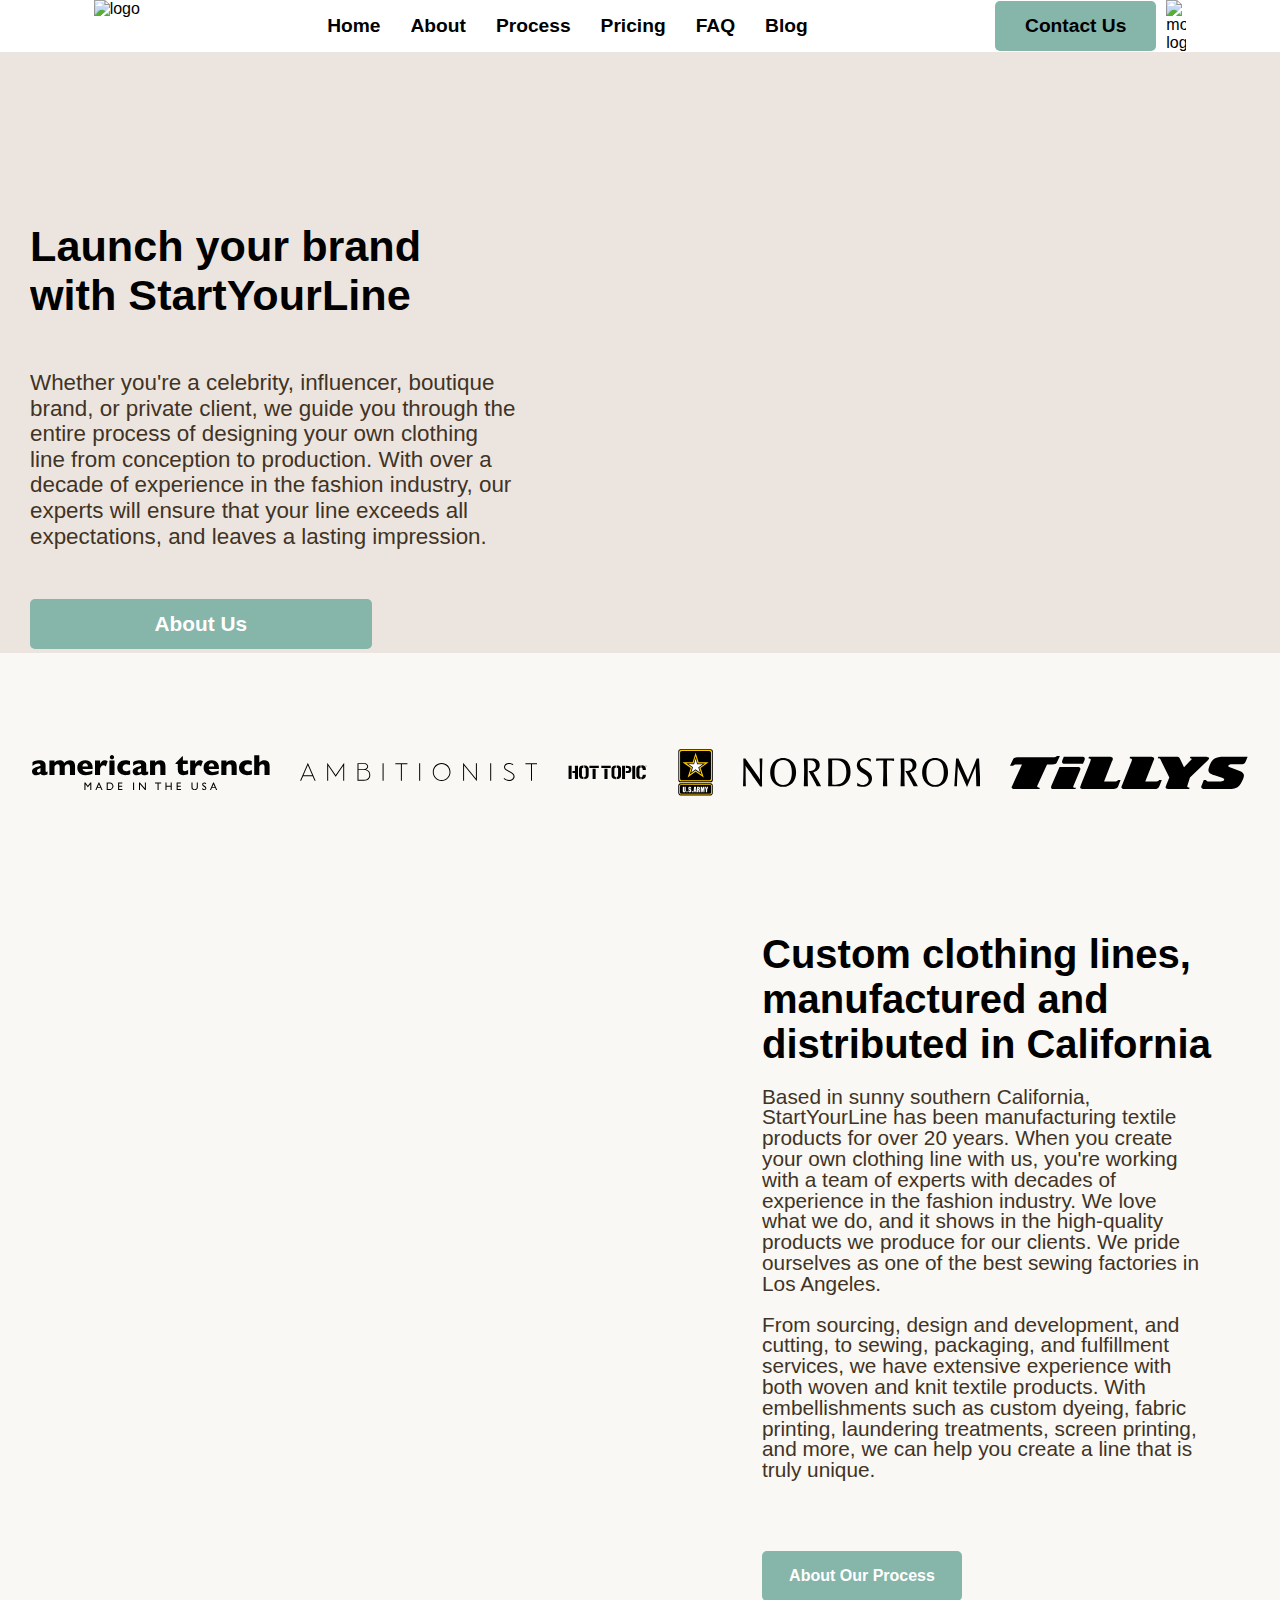
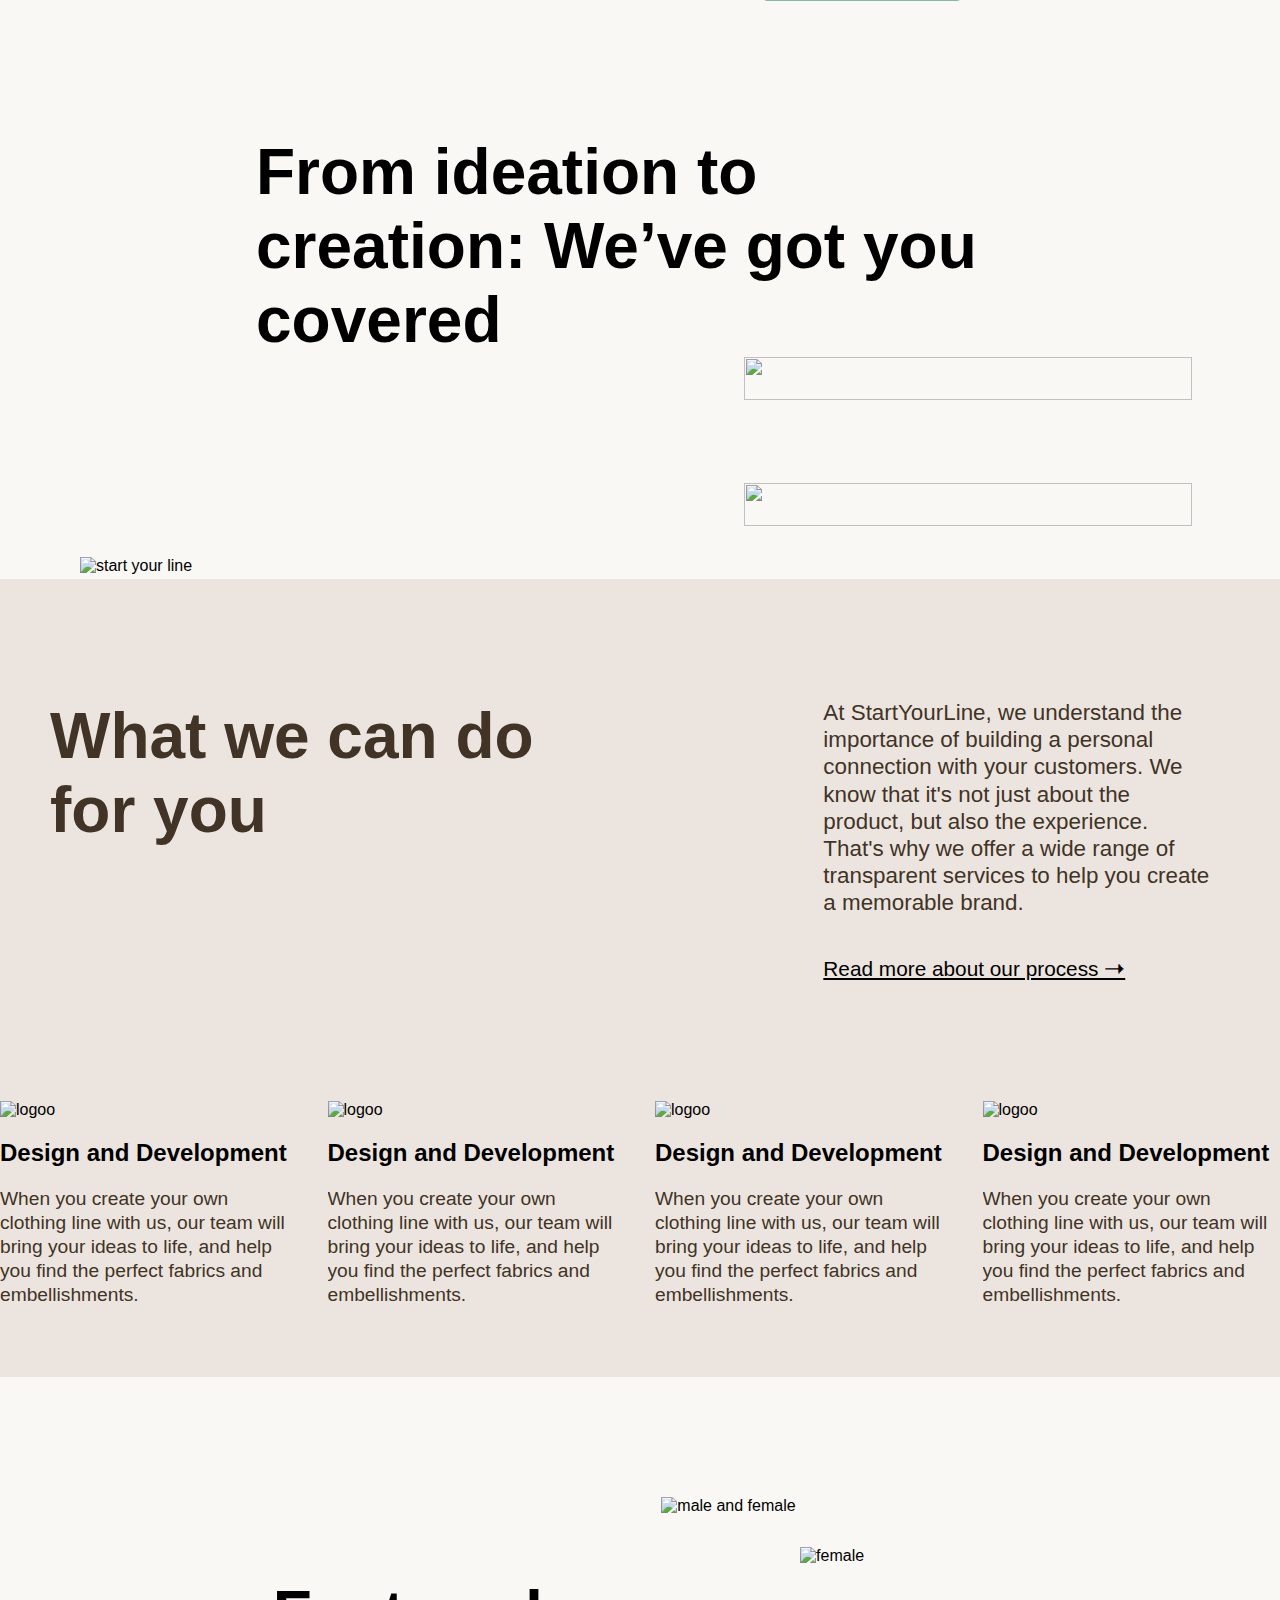
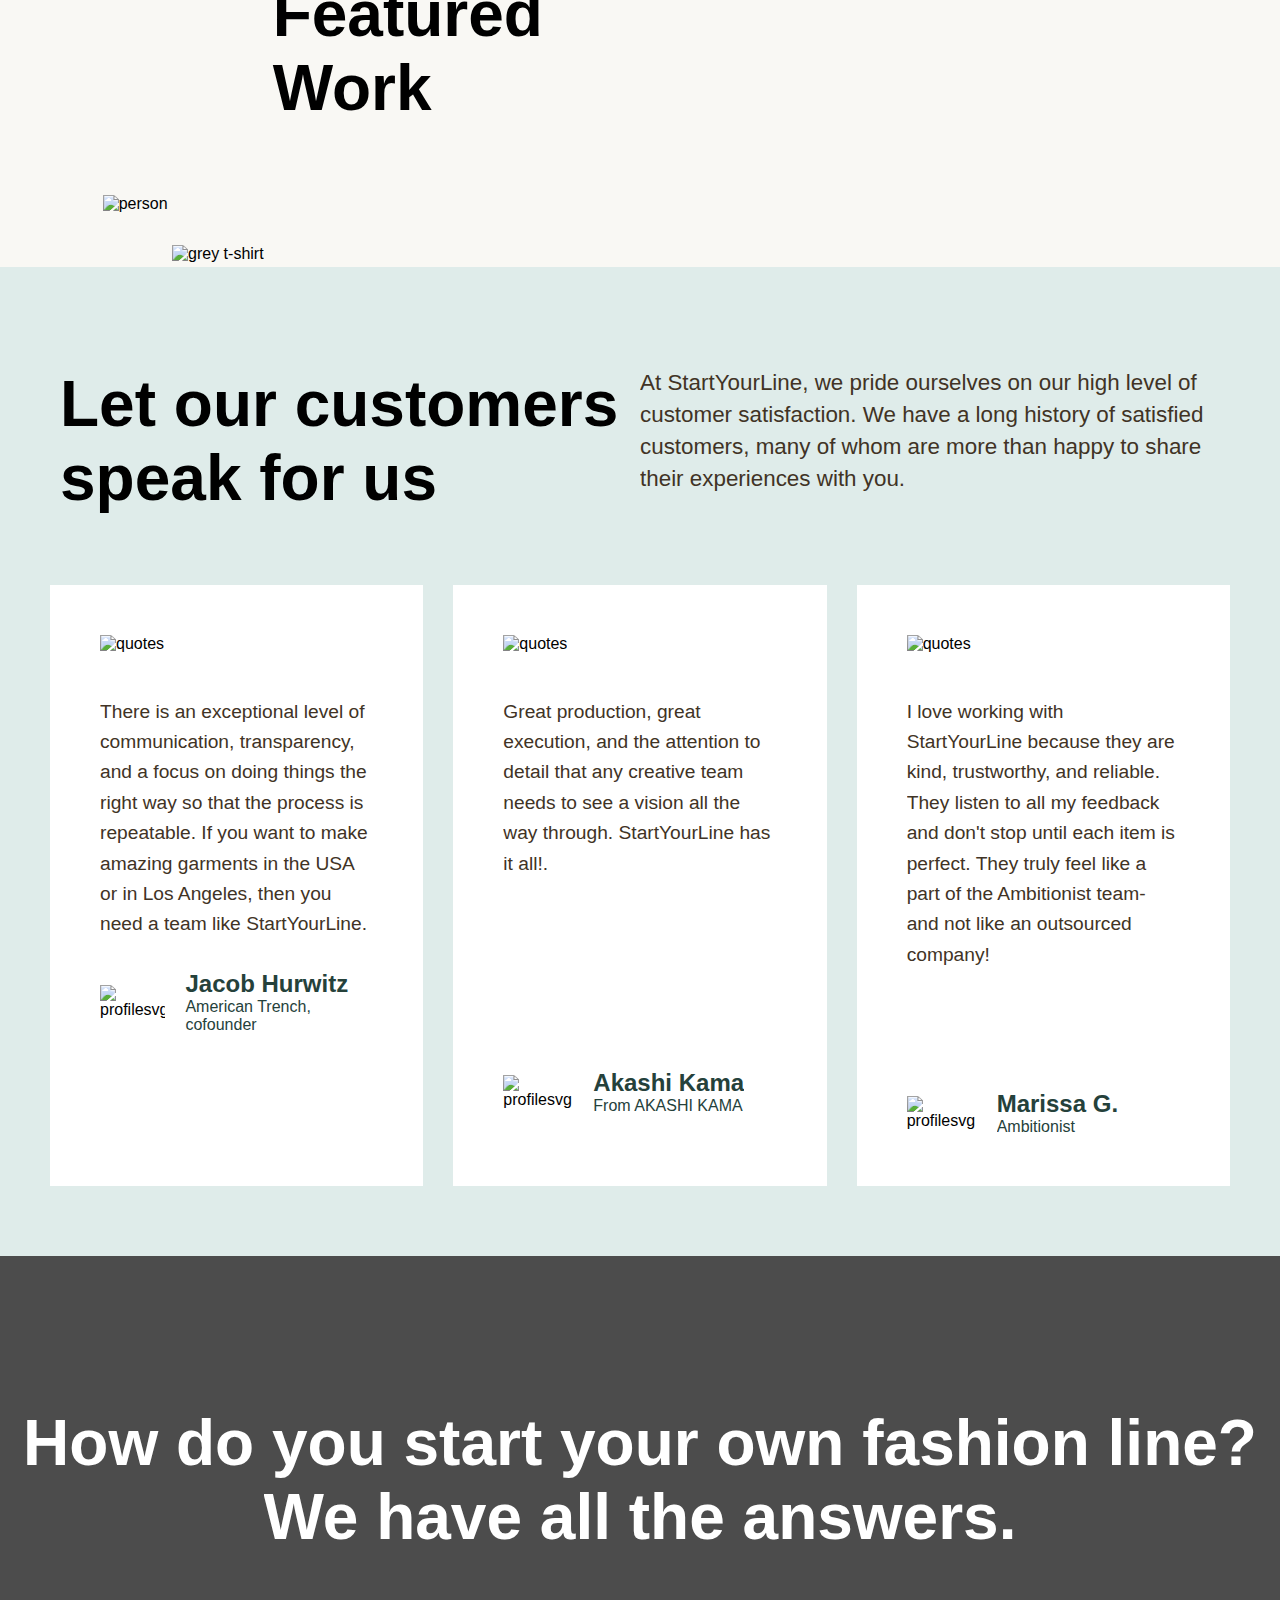
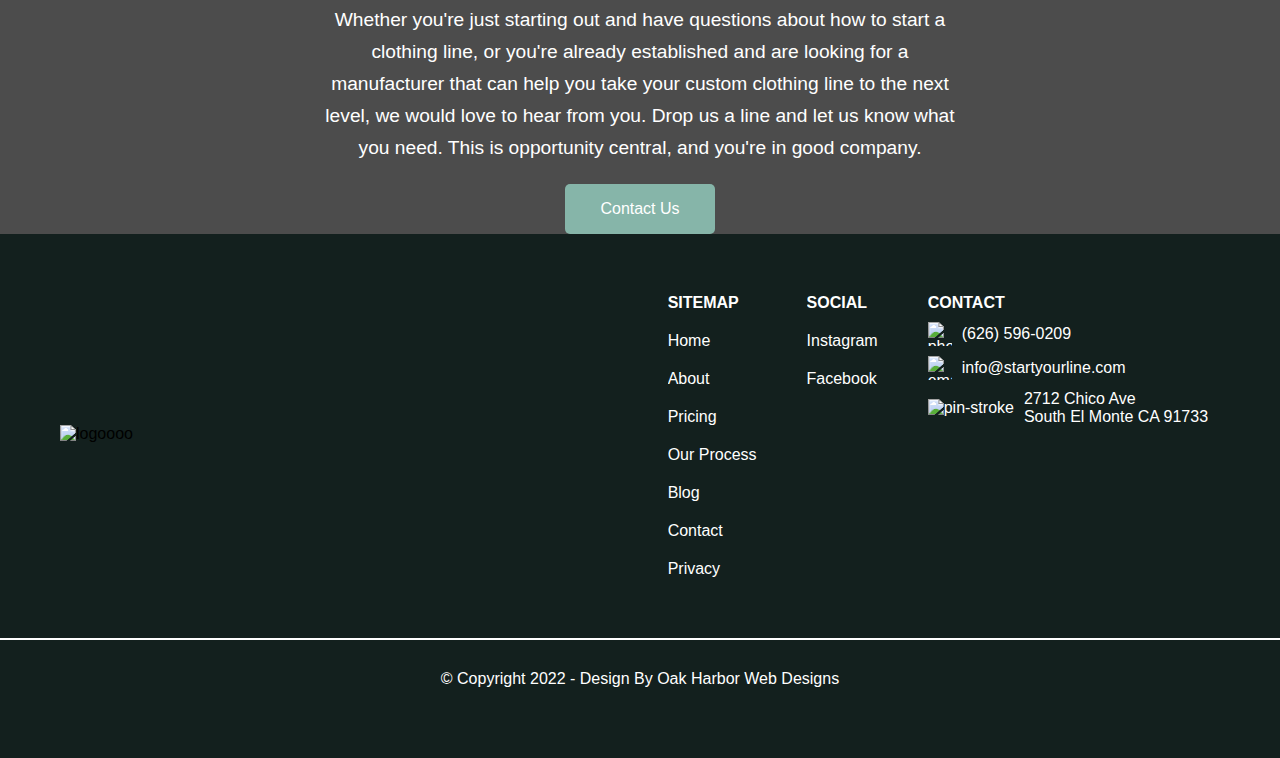
==== commit 390466d4: "index file is added" ====
--- a/index.html
+++ b/index.html
@@ -34,29 +34,30 @@
     <!-- <input type="checkbox" id="menu-toggle" class="checkbox-toggle"> -->
     <div class="links">
       <a href="#" class="link">Home</a>
-      <a href="#" class="link">About</a>
-      <a href="#" class="link">Process</a>
-      <a href="#" class="link">Pricing</a>
-      <a href="#" class="link">FAQ</a>
-      <a href="#" class="link">Blog</a>
+      <a href="#about" class="link">About</a>
+      <a href="#process" class="link">Process</a>
+      <a href="#Pricing" class="link">Pricing</a>
+      <a href="#review" class="link">FAQ</a>
+      <a href="#Blog" class="link">Blog</a>
     </div>
     <div class="right">
       <a href="#" class="contactus">Contact Us</a>
       <img src="https://www.startyourline.com/images/moon.svg" alt="moon logo" class="moon">
       <label onclick="showsidebar" for="menu-toggle" class="hamburger-icon">&#9776;</label>
-      <!-- <span onclick="showsidebar"><a href="#"><svg xmlns="http://www.w3.org/2000/svg" height="30px" viewBox="0 -960 960 960" width="30px" fill="black"><path d="M120-240v-80h720v80H120Zm0-200v-80h720v80H120Zm0-200v-80h720v80H120Z"/></svg></a></span> -->
+      <!-- <span onclick="showsidebar()"><a href="#"><svg xmlns="http://www.w3.org/2000/svg" height="30px" viewBox="0 -960 960 960" width="30px" fill="black"><path d="M120-240v-80h720v80H120Zm0-200v-80h720v80H120Zm0-200v-80h720v80H120Z"/></svg></a></span> -->
     </div>
  </div>
-  <div class="brand">
+  <div class="brand" id="about">
     <div class="brand-left">
       <h1>Launch your brand with StartYourLine</h1>
       <p>Whether you're a celebrity, influencer, boutique brand, or private client, we guide you through the entire
         process of designing your own clothing line from conception to production. With over a decade of experience in
         the fashion industry, our experts will ensure that your line exceeds all expectations, and leaves a lasting
         impression.</p>
-      <div class="brand-a">
         <a href="#">About Us</a>
-      </div>
+      <!-- <div class="brand-a">
+        <a href="#">About Us</a>
+      </div> -->
 
     </div>
     <div class="brand-right">
@@ -64,7 +65,7 @@
     </div>
   </div>
 
-  <div>
+  <div class="logo-d">
     <div id="logos">
       <svg xmlns="http://www.w3.org/2000/svg" class="logo" viewBox="0 0 165.6 24.48">
         <defs>
@@ -145,7 +146,7 @@
     </div>
   </div>
 
-  <div class="manufacture">
+  <div class="manufacture" id="process">
     <div class="manufacture-left">
       <img src="https://www.startyourline.com/images/manufactured-m.webp" alt="">
     </div>
@@ -159,9 +160,10 @@
         extensive experience with both woven and knit textile products. With embellishments such as custom dyeing,
         fabric printing, laundering treatments, screen printing, and more, we can help you create a line that is truly
         unique.</p>
-      <div class="manufacture-a">
         <a href="#">About Our Process</a>
-      </div>
+      <!-- <div class="manufacture-a">
+        <a href="#">About Our Process</a>
+      </div> -->
 
     </div>
   </div>
@@ -232,7 +234,7 @@
 
   </div>
 
-  <div class="feature">
+  <div class="feature" id="Pricing">
     <div class="feature-left">
       <h1>Featured Work</h1>
       <img class="i1" src="https://www.startyourline.com/images/port-1.webp" alt="person">
@@ -243,7 +245,7 @@
       <img src="https://www.startyourline.com/images/port4.webp" alt="female">
     </div>
   </div>
-  <div class="review">
+  <div class="review" id="review">
     <div class="review-left">
       <h1>Let our customers speak for us</h1>
     </div>
@@ -273,9 +275,9 @@
         <img src="https://www.startyourline.com/images/quote.svg" alt="quotes">
         <p>Great production, great execution, and the attention to detail that any creative team needs to see a vision all the way through. StartYourLine has it all!.</p>
       </div>
-      <div class="review-profile review3">
+      <div class="review-profile review3 r4">
         <img src="https://www.startyourline.com/images/profile.svg" alt="profilesvg">
-        <div>
+        <div class="review-profile-text">
           <h2>Akashi Kama
             </h2>
         <p>From AKASHI KAMA</p>
@@ -287,9 +289,9 @@
         <img src="https://www.startyourline.com/images/quote.svg" alt="quotes">
         <p>I love working with StartYourLine because they are kind, trustworthy, and reliable. They listen to all my feedback and don't stop until each item is perfect. They truly feel like a part of the Ambitionist team- and not like an outsourced company!</p>
       </div>
-      <div class="review-profile">
+      <div class="review-profile review3">
         <img src="https://www.startyourline.com/images/profile.svg" alt="profilesvg">
-        <div>
+        <div class="review-profile-text">
           <h2>Marissa G.
             </h2>
         <p> Ambitionist</p>
@@ -302,11 +304,12 @@
   <h1>How do you start your own fashion line?</h1>
 <h1>We have all the answers.</h1>
 <p>Whether you're just starting out and have questions about how to start a clothing line, or you're already established and are looking for a manufacturer that can help you take your custom clothing line to the next level, we would love to hear from you. Drop us a line and let us know what you need. This is opportunity central, and you're in good company.</p>
+<a href="#">Contact Us</a></div>
 </div>
-<div class="fashion-button">
+<!-- <div class="fashion-button">
   <a href="#">Contact Us</a></div>
-  </div>
-  <div class="footer">
+  </div> -->
+  <div class="footer" id="Blog">
     <div class="footer-left">
       <img src="https://www.startyourline.com/images/logo-white.svg" alt="logoooo" width="150px">
     </div>
@@ -346,11 +349,11 @@
   <span>© Copyright 2022 - <a href="#">Design By Oak Harbor Web Designs</a></span>
   </div>
 
-  <!-- <script>
+  <script>
     function showsidebar(){
       const sidebar = document.querySelector('.sidebar')
       sidebar.style.display = 'flex'
-    } -->
+    }
   </script>
 </body>
 </html>--- a/index.css
+++ b/index.css
@@ -4,6 +4,7 @@
   box-sizing: border-box;
   overflow-x: hidden !important;
   font-family: "Raleway", arial, sans-serif;
+  scroll-behavior: smooth;
 }
 
 /* section nav{
@@ -25,11 +26,11 @@
   height: 100vh;
   width: 250px;
   z-index: 999;
-  background-color: rgba(255, 255, 255, 0.201);
+  background-color: rgba(255, 255, 255, 0.317);
   backdrop-filter: blur(10px);
   display: none;
   flex-direction: column;
-  align-items: flex-end;
+  align-items: center;
   justify-content: flex-start;
   gap: 20px;
   padding-left: 30px;
@@ -50,10 +51,9 @@
   align-items: center;
 }
 .links{ 
-  gap: 60px;
-}
-.links > a,.right > a, .links-1>a{
-  
+  gap: 30px;
+}
+.links > a,.right > a, .links-1>a{  
   text-decoration: none;
   color: black;
   font-size: 1.2rem;
@@ -76,8 +76,9 @@
  .right{
   display: flex;
   align-items: center;
-  gap: 30px;
+  gap: 10px;
  }
+ 
 .contactus{
   border: 0 solid;
   border-radius: 5px;
@@ -120,21 +121,23 @@
   color: #413325;
 
 }
-.brand-a{ 
-  padding: 20px 20px ;
-  width: 30%;
+.brand-left>a{
+  display: inline-block;
+  width: 150px;
+  height: 50px;
+  padding: 0 10px;
   background-color: #86B5A9;
+  align-content: center;
   text-align: center;
   border: 0px solid;
   border-radius: 5px;
-}
-.brand-a>a{
+ }
+.brand-left>a{
   text-decoration: none;
   color: white;
   font-size: 1.2rem;
   font-weight: bold; 
 }
-
 #logos{
 display: flex;
 align-items: center;
@@ -142,7 +145,6 @@
 gap: 30px;
 background-color: #F9F8F4;
 }
-
 .manufacture{
   width: 100vw;
   display: flex;
@@ -172,15 +174,19 @@
 padding-bottom: 70px;
 color: #413325;
 }
-.manufacture-a{
-  padding: 20px 20px ;
-  width: 30%;
+
+.manufacture-right>a{
+  display: inline-block;
+  width: 200px;
+  height: 50px;
+  padding: 0 15px;
   background-color: #86B5A9;
+  align-content: center;
   text-align: center;
   border: 0px solid;
   border-radius: 5px;
-}
-.manufacture-a>a{
+ }
+.manufacture-right>a{
   text-decoration: none;
   color: white;
   font-size: 1rem;
@@ -391,26 +397,21 @@
   font-size: 1.2rem;
   width: 50%;
   line-height: 2rem;
-  padding-top: 50px;
-
-}
-
-.fashion-button{
-  display: flex;
-  justify-content: center;
-  align-items: center;
-padding-top: 50px;
-padding-bottom: 50px;
-}
-.fashion-button a{
+  padding: 50px 0 20px 0;
+}
+.fashion-head>a{
+  display: inline-block;
+  text-decoration: none;
   color: white;
-background-color: #86B5A9;
-text-decoration: none;
-padding: 20px 40px;
-font-size: 1.3rem;
-border: 0 solid;
-border-radius: 5px;
-}
+  width: 150px;
+  height: 50px;
+  padding: 0 10px;
+  background-color: #86B5A9;
+  align-content: center;
+  text-align: center;
+  border: 0px solid;
+  border-radius: 5px;
+ }
 .fashion-button a:hover{
   background-color: green;
   transition:0.5s ease ;
@@ -516,7 +517,230 @@
   .checkbox-toggle:checked ~ .sidebar{
     display: flex;
   }
-  
+  .brand-right>img{
+    display: none;
+  }
+  .brand{
+    background-image:linear-gradient(rgba(0,0,0,0.7),rgba(0,0,0,0.7)),url("https://www.startyourline.com/images/landing-tablet.jpg");
+    background-size: cover;
+    background-repeat: no-repeat;
+    background-position: center;
+    position: relative;
+    width: 100vw;
+    height: auto;
+  }
+  .brand-left>h1{
+    display: inline-block;
+   font-size: 1.5rem;
+   color: white;
+    position: absolute;
+    top: 0px;
+  }
+  .brand-left{
+    overflow-x: none;
+    padding-top: 120px;
+  }
+  .brand-left>p{
+    font-size: 0.7rem;
+    color: white;
+    line-height: 1rem;
+  }
+  .brand-left>a{
+    width: 70%;
+    font-size: 1rem;
+  }
+  #logos{
+    display: grid;
+    grid-template-columns: repeat(2,1fr);
+    column-gap: 0px;
+    row-gap: 0px;
+    padding-top: 40px;
+  }
+   /* #logos{
+    display: flex;
+    justify-content: center;
+    align-items: center;
+    flex-wrap: wrap;
+   } */
+  .logo{
+    display: grid;
+    width: 100px;
+    gap: 0px;
+  }
+  .manufacture{
+    display: flex;
+    flex-direction:column;
+    width: 100%;
+    padding: 0 30px;
+  }
+  .manufacture-left{
+    width: 100%;
+    height: auto;
+  }
+  .manufacture-left>img{
+   width: 100vw;
+   height: 80vh;
+   padding-top: 50px;
+  }
+  .manufacture-right{
+    width: 100%;
+    height: auto;
+  }
+  .manufacture-right>h1{
+    font-size: 2rem;
+    padding: 20px 0;
+  }
+  .manufacture-right>p{
+    font-size: 0.8rem;
+  }
+  .manufacture-right>.p2{
+    padding-bottom: 30px;
+  }
+   .manufacture-right>a{
+    width: 150px;
+    height: auto;
+    background-color: #86B5A9;
+   }
+  .creation{
+    width:100%;
+    padding: ;
+  }
+  .creation-top{
+    width: 100vw;
+    height: auto;
+    padding: 50px 0;
+  }
+  .creation-top>h1{
+    font-size: 2.4rem;
+    padding: 0 40px;
+  }
+  .creation-sub{
+    width: 100vw;
+    height: auto;
+  }
+  .creation-sub-left{
+  padding: 100px 0 0 20px;
+  }
+  .what-we-do{
+    display: flex;
+    flex-direction: column;
+  padding:50px 50px 0px 30px;
+  }
+  .what-we-do-left>h1{
+    font-size: 2rem;
+  }
+  .what-we-do-right>p{
+    font-size: 1rem;
+    padding-top: 10px;
+  padding-bottom: 20px;
+  }
+  .what-icons{
+    display: flex;
+    flex-direction: column;
+  }
+  .what-icon{
+    align-items: center;
+    padding: 0 50px;
+  }
+  .what-icon>h2{
+    text-align: center;
+  }
+  .feature{
+    width: 100vw;
+  }
+  .feature-left{
+    width: 100vw;
+    height: auto;
+    padding: 50px 0px 0 10px;
+
+  }
+  .feature-left>h1{
+    font-size: 2rem;
+    padding: 20px 0 30px 50px;
+  }
+  .feature-left>img{
+    width: 80%;
+    height: 250px;
+    display: flex;
+  }
+  .feature-right{
+    width: 70%;
+    padding: 150px 40px 0 0;
+  }
+  .review{
+    width: 100%;
+  }
+  .review{
+    display: flex;
+    flex-direction: column;
+    padding: 50px 30px 0 30px;
+  }
+  .review-left>h1{
+    font-size: 2rem;
+    padding-bottom: 20px;
+  }
+  .review-right>p{
+    font-size: 1rem;
+  }
+  .review-bottom{
+    display: flex;
+    flex-direction: column;
+    padding: 40px 30px;
+  }
+  .review-top>p{
+    font-size: 1rem;
+  }
+  .review-profile-text>h2{
+    font-size: 1rem;
+  }
+  .review-profile-text>p{
+    font-size: 0.7rem;
+  }
+  .fashion-head{
+    padding-top: 50px;
+  }
+  .fashion-head>h1{
+    font-size: 2rem;
+  }
+  .fashion-head>p{
+    width: 90%;
+    font-size: 1rem;
+    padding-top: 20px;
+  }
+  .footer{
+    display: flex;
+    flex-direction: column;
+    width: 100%;
+    padding: 0;
+  } 
+  .footer-right,.footer-left{
+    display: flex;
+    flex-direction:column;
+    align-content: center;
+    text-align: center;
+    width: 100%;
+    padding: 20px;
+  }
+  .footer-left{
+    display:flex;
+    align-items: center;
+    justify-content: center;
+  }
+  .sitemap>a,.social>a{
+    font-size:0.8rem;
+  }
+  .contact{
+    align-items: center;
+  }
+  .contact a{
+    font-size: 0.8rem;
+  }
+  .footer-bottom span{
+    font-size: 0.7rem;
+  }
+  .footer-bottom a{
+    font-size: 0.7rem;
+  }
 }
 
 @media (min-width:401px) and (max-width:768px){
@@ -544,15 +768,417 @@
   .checkbox-toggle:checked ~ .sidebar{
     display: flex;
   }
+  .brand-right>img{
+    display: none;
+  }
+  .brand{
+    background-image:linear-gradient(rgba(0,0,0,0.7),rgba(0,0,0,0.7)),url("https://www.startyourline.com/images/landing-tablet.jpg");
+    background-size: cover;
+    background-repeat: no-repeat;
+    background-position: center;
+    position: relative;
+    width: 100vw;
+    height: auto;
+  }
+  .brand-left>h1{
+    display: inline-block;
+   font-size: 1.7rem;
+   color: white;
+    position: absolute;
+    top: 0px;
+  }
+  .brand-left{
+    overflow-x: none;
+    padding-top: 120px;
+  }
+  .brand-left>p{
+    font-size: 0.8rem;
+    color: white;
+    line-height: 1rem;
+  }
+  .brand-left>a{
+    width: 70%;
+    font-size: 1.1rem;
+  }
+  #logos{
+    display: grid;
+    grid-template-columns: repeat(2,1fr);
+    column-gap: 0px;
+    row-gap: 0px;
+    padding-top: 40px;
+  }
+   #logos{
+    display: flex;
+    justify-content: center;
+    align-items: center;
+    flex-wrap: wrap;
+   }
+  .logo{
+    display: grid;
+    width: 100px;
+    gap: 0px;
+  }
+  .manufacture{
+    display: flex;
+    flex-direction:column;
+    width: 100%;
+    padding: 0 30px;
+  }
+  .manufacture-left{
+    width: 450px;
+    height: auto  ;
+    width: 100%;
+  }
+  .manufacture-left>img{
+   width: 450px;
+   height:auto;
+   padding-top: 50px;
+  }
+  .manufacture-right{
+    width: 100%;
+    height: auto;
+  }
+  .manufacture-right>h1{
+    font-size: 2.1rem;
+    padding: 20px 0;
+  }
+  .manufacture-right>p{
+    font-size: 1rem;
+  }
+  .manufacture-right>.p2{
+    padding-bottom: 30px;
+  }
+   .manufacture-right>a{
+    width: 150px;
+    height: auto;
+    font-size: 1.1rem;
+    padding: 10px;
+    background-color: #86B5A9;
+   }
+  .creation{
+    width:100%;
+  }
+  .creation-top{
+    width: 100vw;
+    height: auto;
+    padding: 50px 0;
+  }
+  .creation-top>h1{
+    font-size: 2.4rem;
+    padding: 0 40px;
+  }
+  .creation-sub{
+    width: 100vw;
+    height: auto;
+  }
+  .creation-sub-left{
+  padding: 100px 0 0 20px;
+  }
+  .what-we-do{
+    display: flex;
+    flex-direction: column;
+  padding:50px 50px 0px 30px;
+  }
+  .what-we-do-left>h1{
+    font-size: 2.2rem;
+  }
+  .what-we-do-right>p{
+    font-size: 1rem;
+    padding-top: 10px;
+  padding-bottom: 20px;
+  }
+  .what-icons{
+    display: grid;
+    grid-template-columns: repeat(2,1fr);
+  }
+  .what-icon{
+    align-items: center;
+    padding: 0 50px;
+  }
+  .what-icon>h2{
+    text-align: center;
+  }
+  .what-icon>p{
+    font-size: 1rem;
+  }
+  .feature{
+    width: 100vw;
+  }
+  .feature-left{
+    width: 100vw;
+    height: auto;
+    padding: 50px 0px 0 10px;
+  }
+  .feature-left>h1{
+    font-size: 2.3rem;
+    padding: 20px 0 30px 50px;
+  }
+  .feature-left>img{
+    width: 80%;
+    height: 400px;
+    display: flex;
+  }
+  .feature-right{
+    width: 70%;
+    padding: 150px 40px 0 0;
+  }
+  .review{
+    width: 100%;
+  }
+  .review{
+    display: flex;
+    flex-direction: column;
+    padding: 50px 30px 0 30px;
+  }
+  .review-left>h1{
+    font-size: 2.4rem;
+    padding-bottom: 20px;
+  }
+  .review-right>p{
+    font-size: 1rem;
+  }
+  .review-bottom{
+    display: flex;
+    flex-direction: column;
+    padding: 40px 30px;
+  }
+  .review-top>p{
+    font-size: 1rem;
+  }
+  .review-profile-text>h2{
+    font-size: 1.4rem;
+  }
+  .review-profile-text>p{
+    font-size: 0.7rem;
+  }
+  .fashion-head{
+    padding-top: 50px;
+  }
+  .fashion-head>h1{
+    font-size: 2.2rem;
+  }
+  .fashion-head>p{
+    width: 90%;
+    font-size: 1rem;
+    padding-top: 20px;
+  }
+  .footer{
+    display: flex;
+    flex-direction: column;
+    width: 100%;
+    padding: 0;
+  } 
+  .footer-right,.footer-left{
+    display: flex;
+    flex-direction:column;
+    width: 100%;
+    padding: 20px;
+  }
+  .sitemap>a,.social>a{
+    font-size:0.9rem;
+  }
+  .contact a{
+    font-size: 0.8rem;
+  }
+  .footer-bottom span{
+    font-size: 0.8rem;
+  }
+  .footer-bottom a{
+    font-size: 0.8rem;
+  }
+   
 }
 @media (min-width:769px) and (max-width:1024px){
-
+  .checkbox-toggle{
+    display: none;
+  }
+  label{
+    display: none;
+  }
+  .logo-black>img{
+    width: 50px;
+  }
+  .links>a{
+    font-size: 1rem;
+  }
+  .brand{
+    width: 100%;
+  }
+  .brand-left{
+    width: 40%;
+  }
+  .brand-right{
+    width: 60%;
+  }
+  .brand-left>h1{
+   font-size: 2.1rem;
+    top: 0px;
+  }
+  .brand-left{
+    overflow-x: none;
+    padding-top: 120px;
+  }
+  .brand-left>p{
+    font-size: 1.2rem;
+    line-height: 1.4rem;
+  }
+  .brand-left>a{
+    width: 70%;
+    font-size: 1.2rem;
+  }
+  .manufacture{
+    width: 100%;
+    padding: 30px;
+  }
+  .manufacture-left{
+    width: 60%;
+    height: auto; 
+  }
+  .manufacture-right{
+    width: 40%;
+  }
+  .manufacture-right>h1{
+    font-size: 2.2rem;
+    padding-top: 10px;
+    padding-bottom: 20px;
+  }
+  .manufacture-right>p{
+    font-size: 1.1rem;
+    padding-top: 0px;
+    line-height: 1.3rem;
+  }
+  .what-we-do-right>p{
+    font-size: 1rem;
+    padding-bottom: 10px;
+  }
+  .what-icons{
+    display: grid;
+    grid-template-columns: repeat(2,1fr);
+  }
+  .what-icon{
+    align-items: center;
+    padding: 0 50px;
+  }
+  .what-icon>h2{
+    text-align: center;
+  }
+  .what-icon>p{
+    font-size: 1rem;
+  }
+  .feature-left>h1{
+    font-size: 2.5rem;
+    padding: 10px 0 30px 50px;
+  }
+  .review-bottom{
+    display: grid;
+    grid-template-columns: repeat(2,1fr);
+  }
+  .fashion-head{
+    padding-top: 70px;
+  }
+  .footer{
+    display: flex;
+    flex-direction: column;
+    align-items: flex-start;
+    justify-content: flex-start;
+    gap: 50px;
+  }
+  .footer-right{
+    width: 100%;
+    display: flex;
+    justify-content: space-between;
+  }
 }
 @media (min-width:1025px) and (max-width:1440px){
-
-}
-
-
-
-
-
+  .checkbox-toggle{
+    display: none;
+  }
+  label{
+    display: none;
+  }
+  .links>a{
+    font-size: 1.2rem;
+  }
+  .brand{
+    width: 100%;
+  }
+  .brand-left{
+    width: 40%;
+  }
+  .brand-right{
+    width: 60%;
+  }
+  .brand-left>h1{
+   font-size: 2.7rem;
+    top: 0px;
+  }
+  .brand-left{
+    overflow-x: none;
+    padding-top: 120px;
+  }
+  .brand-left>p{
+    font-size: 1.4rem;
+    line-height: 1.6rem;
+  }
+  .brand-left>a{
+    width: 70%;
+    font-size: 1.3rem;
+  }
+  .manufacture{
+    width: 100%;
+    padding: 30px;
+  }
+  .manufacture-left{
+    width: 60%;
+    height: auto; 
+  }
+  .manufacture-right{
+    width: 40%;
+  }
+  .manufacture-right>h1{
+    font-size: 2.5rem;
+    padding-top: 10px;
+    padding-bottom: 20px;
+  }
+  .manufacture-right>p{
+    font-size: 1.3rem;
+    padding-top: 0px;
+    line-height: 1.3rem;
+  }
+  .what-we-do-right>p{
+    font-size: 1.4rem;
+  }
+  .what-we-do-right>a{
+    font-size: 1.3rem;
+  }
+  .what-icon>h2{
+    font-size: 1.5rem;
+  }
+  .what-icon>p{
+    font-size: 1.2rem;
+  }
+  .review-right>p{
+    font-size: 1.4rem;
+  }
+  .review-bottom>p{
+    font-size: 1.4rem;
+  }
+  .r4{
+    padding-top: 160px;
+  }
+  .footer-right{
+    width: 50%;
+  }
+}
+@media (min-width:1441px) and (max-width:2350px){
+  .checkbox-toggle{
+    display: none;
+  }
+  label{
+    display: none;
+  }
+  .right{
+    display: flex;
+    gap: 20px;
+  }
+}
